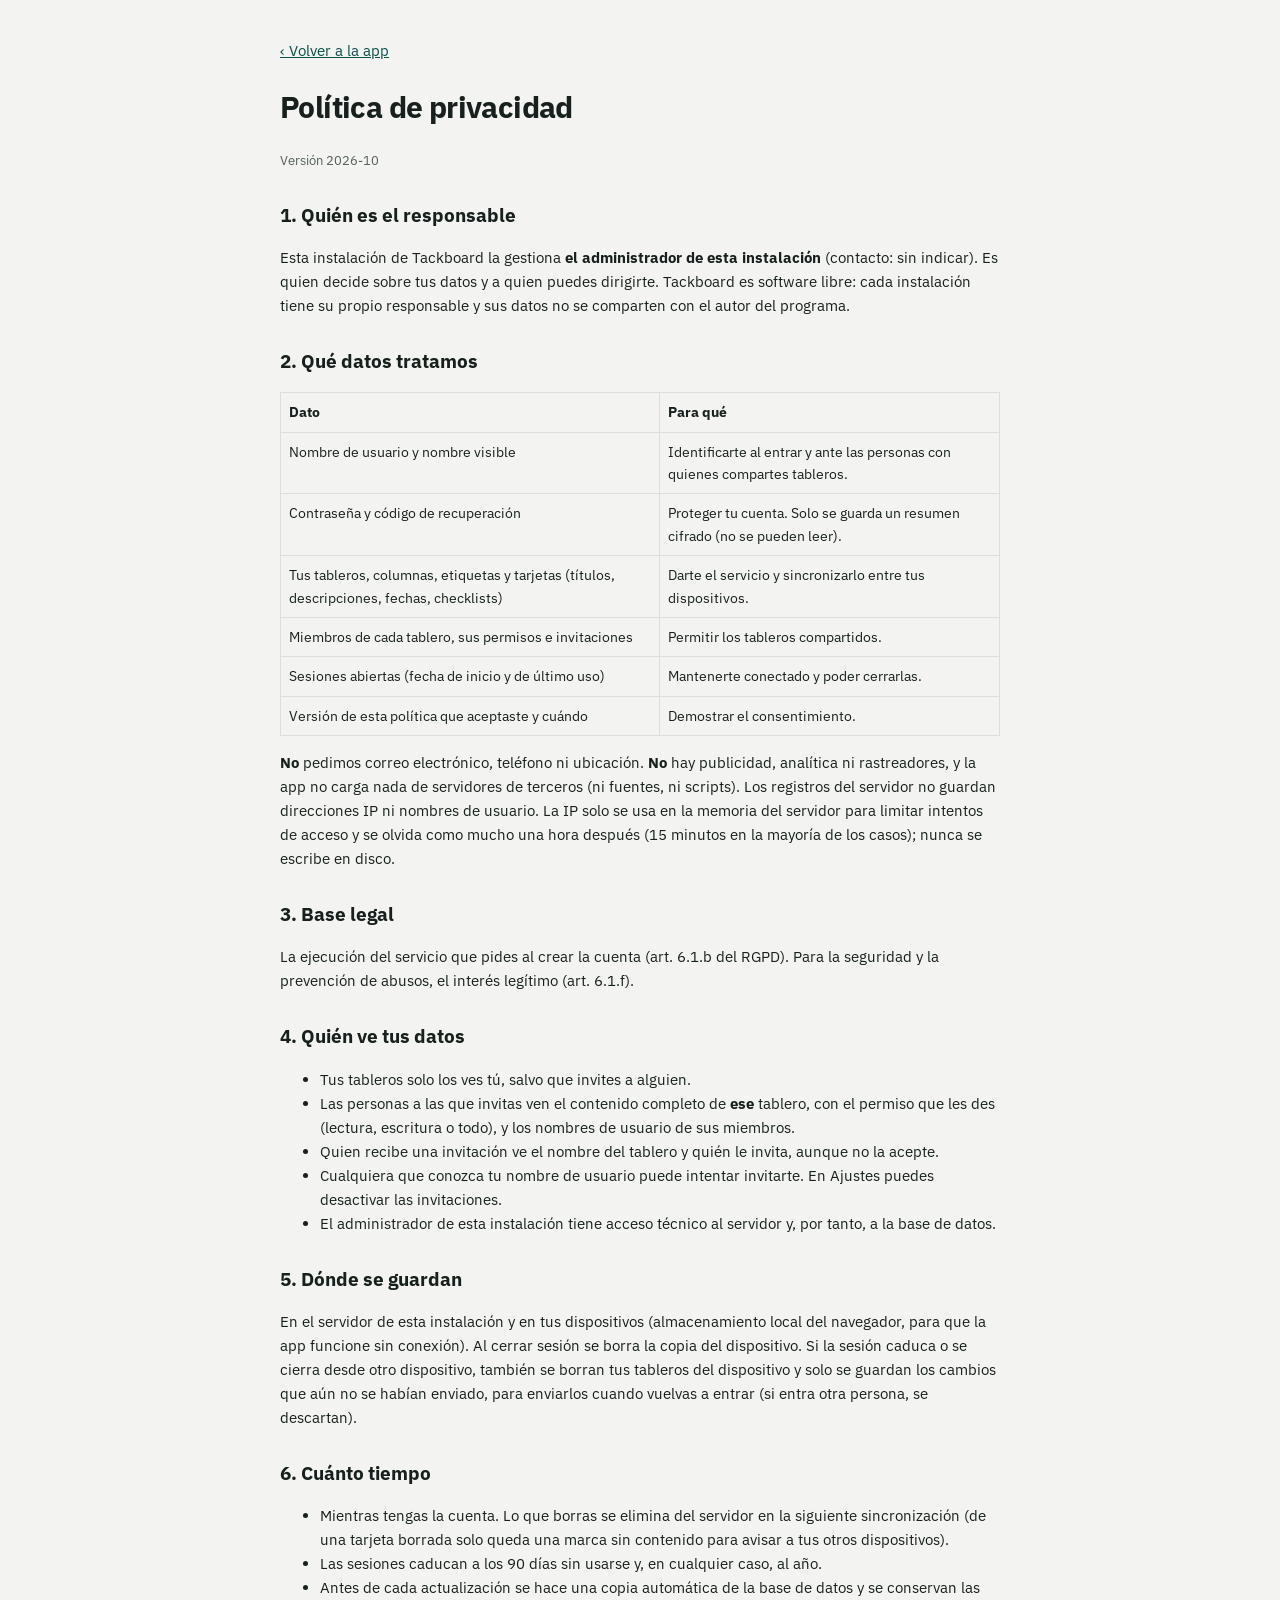
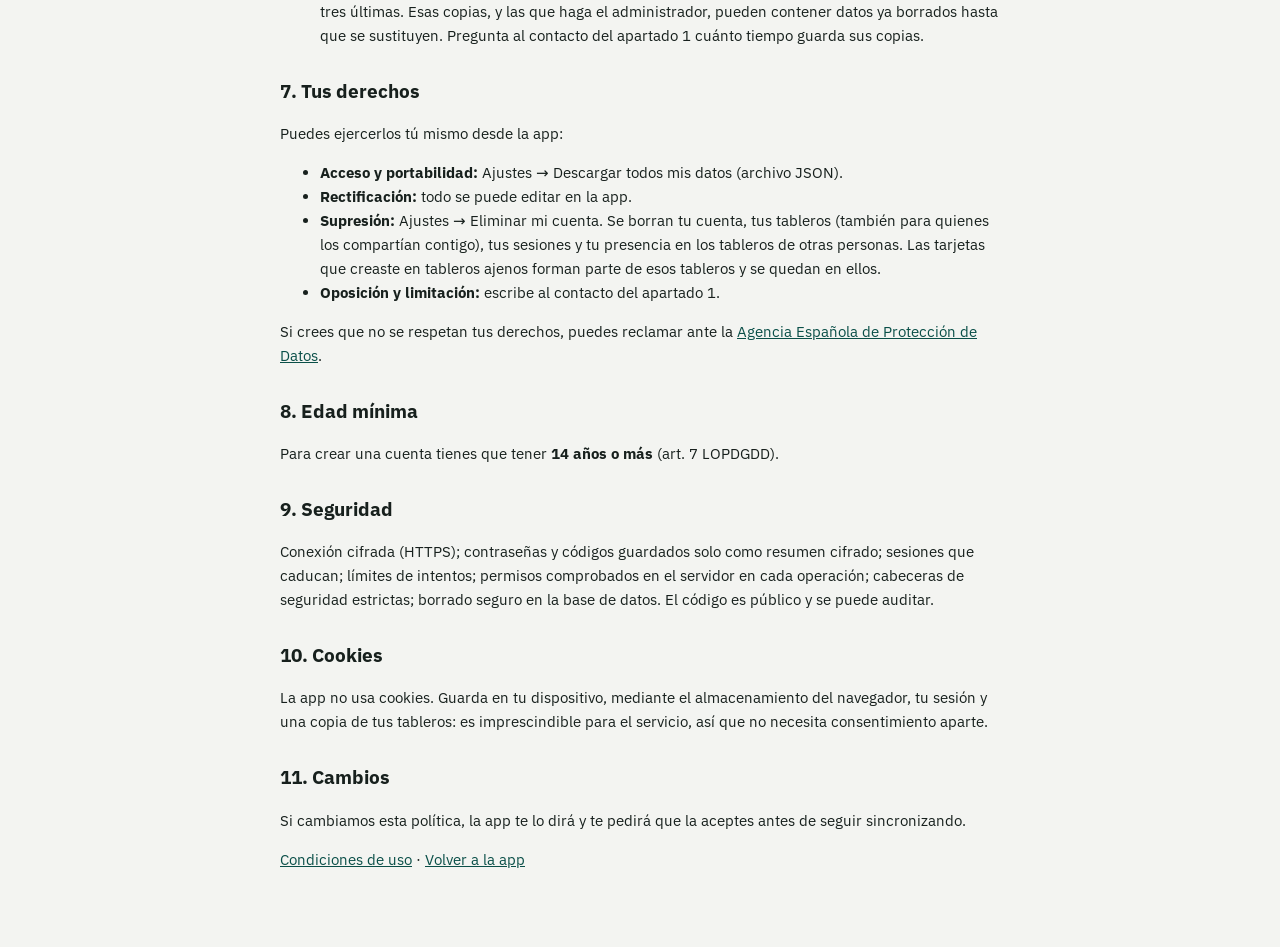
==== app/privacy.html @ 6d3442a7 "Tackboard 1.0.0: tableros Kanban, calendario y tableros compartidos Primera versión: tableros con co" ====
<!doctype html>
<html lang="es">
<head>
  <meta charset="utf-8">
  <meta name="viewport" content="width=device-width, initial-scale=1">
  <meta name="referrer" content="no-referrer">
  <meta name="color-scheme" content="light dark">
  <title>Política de privacidad · Tackboard</title>
  <link rel="icon" href="icons/icon-192.png">
  <link rel="stylesheet" href="css/fonts.css">
  <link rel="stylesheet" href="css/app.css">
</head>
<body class="legal-page">
<main class="legal">
  <p><a href="./">‹ Volver a la app</a></p>
  <h1>Política de privacidad</h1>
  <p class="muted small">Versión <span data-legal="policyVersion">2026-10</span></p>

  <h2>1. Quién es el responsable</h2>
  <p>Esta instalación de Tackboard la gestiona <b data-legal="operator">el administrador de esta instalación</b>
  (contacto: <span data-legal="contact">sin indicar</span>). Es quien decide sobre tus datos y a quien puedes dirigirte.
  Tackboard es software libre: cada instalación tiene su propio responsable y sus datos no se comparten con el autor del programa.</p>

  <h2>2. Qué datos tratamos</h2>
  <table>
    <tr><th>Dato</th><th>Para qué</th></tr>
    <tr><td>Nombre de usuario y nombre visible</td><td>Identificarte al entrar y ante las personas con quienes compartes tableros.</td></tr>
    <tr><td>Contraseña y código de recuperación</td><td>Proteger tu cuenta. Solo se guarda un resumen cifrado (no se pueden leer).</td></tr>
    <tr><td>Tus tableros, columnas, etiquetas y tarjetas (títulos, descripciones, fechas, checklists)</td><td>Darte el servicio y sincronizarlo entre tus dispositivos.</td></tr>
    <tr><td>Miembros de cada tablero, sus permisos e invitaciones</td><td>Permitir los tableros compartidos.</td></tr>
    <tr><td>Sesiones abiertas (fecha de inicio y de último uso)</td><td>Mantenerte conectado y poder cerrarlas.</td></tr>
    <tr><td>Versión de esta política que aceptaste y cuándo</td><td>Demostrar el consentimiento.</td></tr>
  </table>
  <p><b>No</b> pedimos correo electrónico, teléfono ni ubicación. <b>No</b> hay publicidad, analítica ni rastreadores, y
  la app no carga nada de servidores de terceros (ni fuentes, ni scripts). Los registros del servidor no guardan
  direcciones IP ni nombres de usuario. La IP solo se usa en la memoria del servidor para limitar intentos de acceso
  y se olvida como mucho una hora después (15 minutos en la mayoría de los casos); nunca se escribe en disco.</p>

  <h2>3. Base legal</h2>
  <p>La ejecución del servicio que pides al crear la cuenta (art. 6.1.b del RGPD). Para la seguridad y la prevención
  de abusos, el interés legítimo (art. 6.1.f).</p>

  <h2>4. Quién ve tus datos</h2>
  <ul>
    <li>Tus tableros solo los ves tú, salvo que invites a alguien.</li>
    <li>Las personas a las que invitas ven el contenido completo de <b>ese</b> tablero, con el permiso que les des
      (lectura, escritura o todo), y los nombres de usuario de sus miembros.</li>
    <li>Quien recibe una invitación ve el nombre del tablero y quién le invita, aunque no la acepte.</li>
    <li>Cualquiera que conozca tu nombre de usuario puede intentar invitarte. En Ajustes puedes desactivar las invitaciones.</li>
    <li>El administrador de esta instalación tiene acceso técnico al servidor y, por tanto, a la base de datos.</li>
  </ul>

  <h2>5. Dónde se guardan</h2>
  <p>En el servidor de esta instalación y en tus dispositivos (almacenamiento local del navegador, para que la app funcione sin conexión).
  Al cerrar sesión se borra la copia del dispositivo. Si la sesión caduca o se cierra desde otro dispositivo, también se borran
  tus tableros del dispositivo y solo se guardan los cambios que aún no se habían enviado, para enviarlos cuando vuelvas a entrar
  (si entra otra persona, se descartan).</p>

  <h2>6. Cuánto tiempo</h2>
  <ul>
    <li>Mientras tengas la cuenta. Lo que borras se elimina del servidor en la siguiente sincronización
      (de una tarjeta borrada solo queda una marca sin contenido para avisar a tus otros dispositivos).</li>
    <li>Las sesiones caducan a los 90 días sin usarse y, en cualquier caso, al año.</li>
    <li>Antes de cada actualización se hace una copia automática de la base de datos y se conservan las tres últimas.
      Esas copias, y las que haga el administrador, pueden contener datos ya borrados hasta que se sustituyen.
      Pregunta al contacto del apartado 1 cuánto tiempo guarda sus copias.</li>
  </ul>

  <h2>7. Tus derechos</h2>
  <p>Puedes ejercerlos tú mismo desde la app:</p>
  <ul>
    <li><b>Acceso y portabilidad:</b> Ajustes → Descargar todos mis datos (archivo JSON).</li>
    <li><b>Rectificación:</b> todo se puede editar en la app.</li>
    <li><b>Supresión:</b> Ajustes → Eliminar mi cuenta. Se borran tu cuenta, tus tableros (también para quienes los compartían contigo),
      tus sesiones y tu presencia en los tableros de otras personas. Las tarjetas que creaste en tableros ajenos forman parte de esos tableros y se quedan en ellos.</li>
    <li><b>Oposición y limitación:</b> escribe al contacto del apartado 1.</li>
  </ul>
  <p>Si crees que no se respetan tus derechos, puedes reclamar ante la
  <a href="https://www.aepd.es" target="_blank" rel="noopener noreferrer">Agencia Española de Protección de Datos</a>.</p>

  <h2>8. Edad mínima</h2>
  <p>Para crear una cuenta tienes que tener <b>14 años o más</b> (art. 7 LOPDGDD).</p>

  <h2>9. Seguridad</h2>
  <p>Conexión cifrada (HTTPS); contraseñas y códigos guardados solo como resumen cifrado; sesiones que caducan; límites de intentos;
  permisos comprobados en el servidor en cada operación; cabeceras de seguridad estrictas; borrado seguro en la base de datos.
  El código es público y se puede auditar.</p>

  <h2>10. Cookies</h2>
  <p>La app no usa cookies. Guarda en tu dispositivo, mediante el almacenamiento del navegador, tu sesión y una copia de tus tableros:
  es imprescindible para el servicio, así que no necesita consentimiento aparte.</p>

  <h2>11. Cambios</h2>
  <p>Si cambiamos esta política, la app te lo dirá y te pedirá que la aceptes antes de seguir sincronizando.</p>

  <p><a href="terms.html">Condiciones de uso</a> · <a href="./">Volver a la app</a></p>
</main>
<script src="js/legal.js"></script>
</body>
</html>
---- app/css/fonts.css ----
/* IBM Plex (SIL Open Font License 1.1, ver fonts/OFL.txt). Alojadas en la propia app: sin peticiones a terceros. */
@font-face { font-family: 'IBM Plex Sans'; font-style: normal; font-display: swap; font-weight: 400;
  src: url(../fonts/ibm-plex-sans-latin-400-normal.woff2) format('woff2');
  unicode-range: U+0000-00FF, U+0131, U+0152-0153, U+02BB-02BC, U+02C6, U+02DA, U+02DC, U+0304, U+0308, U+0329, U+2000-206F, U+20AC, U+2122, U+2191, U+2193, U+2212, U+2215, U+FEFF, U+FFFD; }
@font-face { font-family: 'IBM Plex Sans'; font-style: normal; font-display: swap; font-weight: 400;
  src: url(../fonts/ibm-plex-sans-latin-ext-400-normal.woff2) format('woff2');
  unicode-range: U+0100-02BA, U+02BD-02C5, U+02C7-02CC, U+02CE-02D7, U+02DD-02FF, U+1D00-1DBF, U+1E00-1E9F, U+1EF2-1EFF, U+2020, U+20A0-20AB, U+20AD-20C0, U+2113, U+2C60-2C7F, U+A720-A7FF; }
@font-face { font-family: 'IBM Plex Sans'; font-style: normal; font-display: swap; font-weight: 500;
  src: url(../fonts/ibm-plex-sans-latin-500-normal.woff2) format('woff2');
  unicode-range: U+0000-00FF, U+0131, U+0152-0153, U+02BB-02BC, U+02C6, U+02DA, U+02DC, U+0304, U+0308, U+0329, U+2000-206F, U+20AC, U+2122, U+2191, U+2193, U+2212, U+2215, U+FEFF, U+FFFD; }
@font-face { font-family: 'IBM Plex Sans'; font-style: normal; font-display: swap; font-weight: 500;
  src: url(../fonts/ibm-plex-sans-latin-ext-500-normal.woff2) format('woff2');
  unicode-range: U+0100-02BA, U+02BD-02C5, U+02C7-02CC, U+02CE-02D7, U+02DD-02FF, U+1D00-1DBF, U+1E00-1E9F, U+1EF2-1EFF, U+2020, U+20A0-20AB, U+20AD-20C0, U+2113, U+2C60-2C7F, U+A720-A7FF; }
@font-face { font-family: 'IBM Plex Sans'; font-style: normal; font-display: swap; font-weight: 600;
  src: url(../fonts/ibm-plex-sans-latin-600-normal.woff2) format('woff2');
  unicode-range: U+0000-00FF, U+0131, U+0152-0153, U+02BB-02BC, U+02C6, U+02DA, U+02DC, U+0304, U+0308, U+0329, U+2000-206F, U+20AC, U+2122, U+2191, U+2193, U+2212, U+2215, U+FEFF, U+FFFD; }
@font-face { font-family: 'IBM Plex Sans'; font-style: normal; font-display: swap; font-weight: 600;
  src: url(../fonts/ibm-plex-sans-latin-ext-600-normal.woff2) format('woff2');
  unicode-range: U+0100-02BA, U+02BD-02C5, U+02C7-02CC, U+02CE-02D7, U+02DD-02FF, U+1D00-1DBF, U+1E00-1E9F, U+1EF2-1EFF, U+2020, U+20A0-20AB, U+20AD-20C0, U+2113, U+2C60-2C7F, U+A720-A7FF; }
@font-face { font-family: 'IBM Plex Sans'; font-style: normal; font-display: swap; font-weight: 700;
  src: url(../fonts/ibm-plex-sans-latin-700-normal.woff2) format('woff2');
  unicode-range: U+0000-00FF, U+0131, U+0152-0153, U+02BB-02BC, U+02C6, U+02DA, U+02DC, U+0304, U+0308, U+0329, U+2000-206F, U+20AC, U+2122, U+2191, U+2193, U+2212, U+2215, U+FEFF, U+FFFD; }
@font-face { font-family: 'IBM Plex Sans'; font-style: normal; font-display: swap; font-weight: 700;
  src: url(../fonts/ibm-plex-sans-latin-ext-700-normal.woff2) format('woff2');
  unicode-range: U+0100-02BA, U+02BD-02C5, U+02C7-02CC, U+02CE-02D7, U+02DD-02FF, U+1D00-1DBF, U+1E00-1E9F, U+1EF2-1EFF, U+2020, U+20A0-20AB, U+20AD-20C0, U+2113, U+2C60-2C7F, U+A720-A7FF; }
@font-face { font-family: 'IBM Plex Mono'; font-style: normal; font-display: swap; font-weight: 500;
  src: url(../fonts/ibm-plex-mono-latin-500-normal.woff2) format('woff2');
  unicode-range: U+0000-00FF, U+0131, U+0152-0153, U+02BB-02BC, U+02C6, U+02DA, U+02DC, U+0304, U+0308, U+0329, U+2000-206F, U+20AC, U+2122, U+2191, U+2193, U+2212, U+2215, U+FEFF, U+FFFD; }
@font-face { font-family: 'IBM Plex Mono'; font-style: normal; font-display: swap; font-weight: 500;
  src: url(../fonts/ibm-plex-mono-latin-ext-500-normal.woff2) format('woff2');
  unicode-range: U+0100-02BA, U+02BD-02C5, U+02C7-02CC, U+02CE-02D7, U+02DD-02FF, U+1D00-1DBF, U+1E00-1E9F, U+1EF2-1EFF, U+2020, U+20A0-20AB, U+20AD-20C0, U+2113, U+2C60-2C7F, U+A720-A7FF; }
---- app/css/app.css ----
/* Tackboard */
:root {
  --bg: #F3F4F1;
  --surface: #FFFFFF;
  --surface-2: #E9ECE8;
  --ink: #17201D;
  --muted: #55605B;
  --faint: #9AA59F;
  --line: #DADFDA;
  --line-soft: #ECEFEC;
  --accent: #0E6B62;
  --accent-ink: #FFFFFF;
  --accent-soft: #DDEFEB;
  --accent-text: #0A4F48;
  --danger: #B4400B;
  --danger-text: #8A3108;
  --danger-soft: #FBE6DA;
  --danger-line: #F0C9B3;
  --warn-text: #7A4D00;
  --warn-soft: #F7EBD3;
  --dark: #17201D;
  --dark-ink: #FFFFFF;
  --shadow: 0 10px 30px rgba(23, 32, 29, .18);
  --radius: 14px;
  --font: 'IBM Plex Sans', system-ui, -apple-system, 'Segoe UI', sans-serif;
  --mono: 'IBM Plex Mono', ui-monospace, 'SF Mono', Menlo, monospace;
  --tabbar-h: calc(64px + env(safe-area-inset-bottom));
  color-scheme: light;
}
:root[data-theme="dark"] {
  --bg: #121816;
  --surface: #1B2421;
  --surface-2: #222D29;
  --ink: #E8EEEB;
  --muted: #A3B0AA;
  --faint: #6E7B75;
  --line: #2F3B37;
  --line-soft: #26302D;
  --accent: #5CC0B1;
  --accent-ink: #0B2A26;
  --accent-soft: #1D3A35;
  --accent-text: #8FDCD0;
  --danger: #F08A5D;
  --danger-text: #F4A27D;
  --danger-soft: #3A2219;
  --danger-line: #5A3324;
  --warn-text: #E8B864;
  --warn-soft: #362A15;
  --dark: #E8EEEB;
  --dark-ink: #121816;
  --shadow: 0 10px 30px rgba(0, 0, 0, .5);
  color-scheme: dark;
}

* { box-sizing: border-box; }
html { -webkit-text-size-adjust: 100%; }
body {
  margin: 0;
  background: var(--bg);
  color: var(--ink);
  font: 15px/1.4 var(--font);
  -webkit-font-smoothing: antialiased;
  overscroll-behavior-y: none;
}
button, input, select, textarea { font: inherit; color: inherit; }
button { cursor: pointer; }
a { color: var(--accent-text); }
:focus-visible { outline: 2px solid var(--accent); outline-offset: 2px; }
.mono { font-family: var(--mono); font-weight: 500; }
.muted { color: var(--muted); }
.small { font-size: 13px; }
.hidden { display: none !important; }
.sr { position: absolute; width: 1px; height: 1px; overflow: hidden; clip: rect(0 0 0 0); white-space: nowrap; }
.noscript { padding: 24px; }
svg.i { width: 22px; height: 22px; flex: none; fill: none; stroke: currentColor; stroke-width: 1.8; stroke-linecap: round; stroke-linejoin: round; }
svg.i.s { width: 18px; height: 18px; }

/* ---------- Estructura ---------- */
.app { min-height: 100dvh; }
.main { padding-bottom: calc(var(--tabbar-h) + 16px); min-height: 100dvh; outline: none; }
.sidebar { display: none; }
.tabbar {
  position: fixed; left: 0; right: 0; bottom: 0; z-index: 20;
  height: var(--tabbar-h); padding: 6px 4px env(safe-area-inset-bottom);
  background: var(--surface); border-top: 1px solid var(--line);
  display: flex; justify-content: space-around;
}
.tab {
  position: relative; min-width: 64px; min-height: 48px; border: 0; background: none; text-decoration: none;
  display: flex; flex-direction: column; align-items: center; gap: 2px;
  font-size: 11px; color: var(--muted);
}
.tab[aria-current="page"] { color: var(--accent); font-weight: 600; }
.badge {
  min-width: 18px; height: 18px; padding: 0 5px; border-radius: 9px; background: var(--danger); color: #fff;
  font-size: 11px; font-weight: 700; display: inline-flex; align-items: center; justify-content: center;
}
.tab .badge { position: absolute; top: 0; right: 10px; }
.auth-page .tabbar, .auth-page .sidebar { display: none !important; }
.auth-page .main { padding-bottom: 24px; }

.page-head { padding: calc(18px + env(safe-area-inset-top)) 20px 10px; display: flex; justify-content: space-between; align-items: flex-end; gap: 12px; }
.page-head h1 { margin: 0; font-size: 32px; font-weight: 700; letter-spacing: -0.02em; line-height: 1.1; }
.eyebrow { font-family: var(--mono); font-size: 12px; color: var(--muted); letter-spacing: .04em; text-transform: uppercase; }
.section { padding: 0 20px; }
.section-title { margin: 18px 0 8px; font-size: 12px; font-weight: 600; letter-spacing: .06em; text-transform: uppercase; color: var(--muted); }
.section-title.danger { color: var(--danger-text); }
.section-title.accent { color: var(--accent-text); }

/* ---------- Botones y controles ---------- */
.btn {
  min-height: 44px; padding: 0 16px; border-radius: 12px; border: 1px solid var(--line); background: var(--surface);
  display: inline-flex; align-items: center; justify-content: center; gap: 8px; font-size: 15px; font-weight: 500; text-decoration: none; color: var(--ink);
}
.btn.primary { background: var(--accent); border-color: var(--accent); color: var(--accent-ink); font-weight: 600; }
.btn.dark { background: var(--dark); border-color: var(--dark); color: var(--dark-ink); font-weight: 600; }
.btn.danger { color: var(--danger-text); border-color: var(--danger-line); }
.btn.ghost { border-color: transparent; background: transparent; }
.btn.block { width: 100%; }
.btn.sm { min-height: 36px; padding: 0 12px; font-size: 14px; border-radius: 10px; }
.btn:disabled { opacity: .5; cursor: default; }
.icon-btn {
  width: 44px; height: 44px; border-radius: 22px; border: 1px solid var(--line); background: var(--surface);
  display: inline-flex; align-items: center; justify-content: center; color: var(--ink); flex: none;
}
.icon-btn.plain { border-color: transparent; background: transparent; }
.chip {
  display: inline-flex; align-items: center; gap: 6px; padding: 5px 10px; border-radius: 999px;
  font-size: 13px; border: 1px solid var(--line); background: var(--surface); color: var(--muted); white-space: nowrap;
}
.chip.danger { background: var(--danger-soft); border-color: transparent; color: var(--danger-text); font-weight: 600; }
.chip.accent { background: var(--accent-soft); border-color: transparent; color: var(--accent-text); font-weight: 600; }
button.chip[aria-pressed="true"] { background: var(--dark); color: var(--dark-ink); border-color: var(--dark); }
.chips { display: flex; flex-wrap: wrap; gap: 8px; }

.field { display: flex; flex-direction: column; gap: 6px; margin-bottom: 14px; }
.field > label, .field > .label { font-size: 13px; font-weight: 600; }
.input, .select, .textarea {
  width: 100%; min-height: 46px; padding: 10px 12px; border-radius: 12px; border: 1px solid var(--line);
  background: var(--surface); font-size: 16px;
}
.textarea { min-height: 96px; resize: vertical; line-height: 1.45; }
.row { display: flex; gap: 10px; align-items: center; }
.row > .grow { flex: 1; min-width: 0; }
.hint { font-size: 12px; color: var(--muted); }
.error-text { font-size: 13px; color: var(--danger-text); }

.switch { position: relative; width: 50px; height: 30px; flex: none; }
.switch input { position: absolute; opacity: 0; inset: 0; margin: 0; cursor: pointer; }
.switch span { position: absolute; inset: 0; border-radius: 15px; background: var(--line); transition: background .15s; pointer-events: none; }
.switch span::after { content: ""; position: absolute; left: 3px; top: 3px; width: 24px; height: 24px; border-radius: 12px; background: #fff; transition: transform .15s; box-shadow: 0 1px 2px rgba(0,0,0,.2); }
.switch input:checked + span { background: var(--accent); }
.switch input:checked + span::after { transform: translateX(20px); }
.switch input:focus-visible + span { outline: 2px solid var(--accent); outline-offset: 2px; }

.list { background: var(--surface); border: 1px solid var(--line); border-radius: var(--radius); overflow: hidden; }
.list-row { min-height: 50px; padding: 10px 14px; display: flex; align-items: center; gap: 12px; border-bottom: 1px solid var(--line-soft); }
.list-row:last-child { border-bottom: 0; }
.list-row .grow { flex: 1; min-width: 0; }
button.list-row, a.list-row { width: 100%; border-left: 0; border-right: 0; border-top: 0; background: none; text-align: left; text-decoration: none; color: inherit; }
.empty { padding: 28px 20px; text-align: center; color: var(--muted); }
.empty strong { display: block; color: var(--ink); font-size: 16px; margin-bottom: 4px; }

.dot { width: 8px; height: 8px; border-radius: 4px; background: var(--c, var(--accent)); flex: none; display: inline-block; }
.sq { width: 12px; height: 12px; border-radius: 4px; background: var(--c, var(--accent)); flex: none; display: inline-block; }
.avatar { width: 36px; height: 36px; border-radius: 18px; background: var(--c, var(--accent)); color: #fff; font-weight: 600; display: inline-flex; align-items: center; justify-content: center; flex: none; text-transform: uppercase; }
.avatar.pending { background: transparent; border: 2px dashed var(--faint); }

/* ---------- Tarjeta en lista (Hoy, calendario) ---------- */
.task {
  width: 100%; text-align: left; background: var(--surface); border: 1px solid var(--line); border-radius: var(--radius);
  padding: 12px 14px; display: flex; gap: 12px; align-items: flex-start; color: inherit;
}
.task.overdue { border-color: var(--danger-line); }
.task + .task { margin-top: 10px; }
.check {
  width: 26px; height: 26px; border-radius: 13px; border: 2px solid var(--faint); background: transparent; flex: none; margin-top: -1px;
  display: inline-flex; align-items: center; justify-content: center; color: transparent; padding: 0;
}
.task.overdue .check { border-color: var(--danger); }
.check[aria-checked="true"] { background: var(--accent); border-color: var(--accent); color: var(--accent-ink); }
.task-body { flex: 1; min-width: 0; display: flex; flex-direction: column; gap: 5px; border: 0; background: none; padding: 0; text-align: left; }
.task-title { font-size: 15px; font-weight: 600; overflow-wrap: anywhere; }
.task.done .task-title { text-decoration: line-through; color: var(--muted); }
.meta { display: flex; flex-wrap: wrap; gap: 6px 10px; align-items: center; font-size: 12px; color: var(--muted); }
.meta .when { font-family: var(--mono); color: var(--ink); }
.meta .late { color: var(--danger-text); font-weight: 600; font-family: var(--font); }
.meta .tag { display: inline-flex; align-items: center; gap: 5px; }
.progress { height: 4px; border-radius: 2px; background: var(--line-soft); overflow: hidden; }
.progress > i { display: block; height: 100%; width: var(--p, 0%); background: var(--c, var(--accent)); border-radius: 2px; }
.summary-chips { padding: 0 20px 6px; }

.fab {
  position: fixed; right: 16px; bottom: calc(var(--tabbar-h) + 14px); z-index: 15;
  width: 60px; height: 56px; border-radius: 16px; border: 0; background: var(--accent); color: var(--accent-ink);
  display: flex; align-items: center; justify-content: center; box-shadow: var(--shadow);
}
.sync-dot { width: 10px; height: 10px; border-radius: 5px; background: var(--faint); display: inline-block; }
.sync-dot.ok { background: var(--accent); }
.sync-dot.pending { background: #D58A00; }
.sync-dot.error { background: var(--danger); }

/* ---------- Tablero ---------- */
.board-head { padding: calc(14px + env(safe-area-inset-top)) 16px 8px 20px; display: flex; flex-direction: column; gap: 10px; }
.board-head .top { display: flex; justify-content: space-between; align-items: center; gap: 10px; }
.board-switch { display: flex; align-items: center; gap: 8px; border: 0; background: none; padding: 0; min-height: 44px; min-width: 0; color: inherit; }
.board-switch h1 { margin: 0; font-size: 26px; font-weight: 700; letter-spacing: -0.02em; white-space: nowrap; overflow: hidden; text-overflow: ellipsis; }
.members-btn { display: flex; align-items: center; border: 0; background: none; padding: 0 4px; min-height: 44px; }
.members-btn .avatar { width: 30px; height: 30px; font-size: 12px; border: 2px solid var(--bg); margin-left: -8px; }
.members-btn .avatar:first-child { margin-left: 0; }
.members-btn .avatar.add { background: var(--surface-2); color: var(--ink); border: 2px dashed var(--faint); font-size: 16px; }
.toolbar { display: flex; gap: 8px; flex-wrap: wrap; align-items: center; }
.seg { display: inline-flex; background: var(--surface-2); border-radius: 10px; padding: 3px; }
.seg button, .seg a { border: 0; background: none; padding: 6px 12px; border-radius: 8px; font-size: 13px; color: var(--muted); text-decoration: none; min-height: 32px; }
.seg [aria-pressed="true"], .seg [aria-current="page"] { background: var(--surface); color: var(--ink); font-weight: 600; box-shadow: 0 1px 2px rgba(0,0,0,.08); }
.role-note { font-size: 12px; color: var(--muted); }

.columns {
  display: flex; gap: 12px; padding: 4px 20px 20px; overflow-x: auto; overscroll-behavior-x: contain;
  scroll-snap-type: x mandatory; scroll-padding: 0 20px; align-items: flex-start; -webkit-overflow-scrolling: touch;
}
.column {
  flex: none; width: min(86vw, 320px); scroll-snap-align: start; display: flex; flex-direction: column; gap: 10px;
  background: var(--surface-2); border-radius: 16px; padding: 10px; max-height: calc(100dvh - var(--tabbar-h) - 170px);
}
.column-head { display: flex; justify-content: space-between; align-items: center; gap: 8px; padding: 2px 2px 0 6px; min-height: 36px; }
.column-head .name { font-size: 14px; font-weight: 700; overflow-wrap: anywhere; }
.column-head .count { font-weight: 400; color: var(--muted); }
.wip { font-family: var(--mono); font-size: 12px; padding: 2px 7px; border-radius: 6px; background: var(--accent-soft); color: var(--accent-text); }
.wip.over { background: var(--danger-soft); color: var(--danger-text); }
.column.over { box-shadow: inset 0 0 0 2px var(--danger-line); }
.cards { display: flex; flex-direction: column; gap: 8px; overflow-y: auto; min-height: 12px; padding: 2px; margin: -2px; }
.card {
  background: var(--surface); border: 1px solid var(--line); border-radius: 12px; padding: 11px 12px;
  display: flex; flex-direction: column; gap: 7px; text-align: left; width: 100%; color: inherit;
  user-select: none; -webkit-user-select: none; -webkit-touch-callout: none; touch-action: manipulation;
}
.card.overdue { border-color: var(--danger-line); }
.card .t { font-size: 15px; font-weight: 600; overflow-wrap: anywhere; }
.card.is-done .t { text-decoration: line-through; color: var(--muted); }
.labels { display: flex; flex-wrap: wrap; gap: 5px; }
.lbl { font-size: 11px; font-weight: 600; padding: 2px 7px; border-radius: 5px; color: var(--c, var(--accent)); background: color-mix(in srgb, var(--c, var(--accent)) 14%, var(--surface)); }
.prio-high { color: var(--danger-text); background: var(--danger-soft); }
.prio-medium { color: var(--warn-text); background: var(--warn-soft); }
.prio-low { color: var(--muted); background: var(--surface-2); }
.add-card { min-height: 44px; border: 1.5px dashed var(--faint); border-radius: 12px; background: transparent; color: var(--muted); font-size: 14px; }
.add-col { flex: none; width: min(86vw, 280px); scroll-snap-align: start; min-height: 52px; border: 1.5px dashed var(--faint); border-radius: 16px; background: transparent; color: var(--muted); }
.quick-add { display: flex; flex-direction: column; gap: 8px; }
.quick-add textarea { min-height: 64px; }
.drag-hint { padding: 0 20px; font-size: 12px; color: var(--muted); }

/* Arrastrar */
.dragging-src { opacity: .35; }
.drag-ghost {
  position: fixed; left: 0; top: 0; z-index: 100; pointer-events: none; box-shadow: var(--shadow);
  transform-origin: 30px 20px; opacity: .96; will-change: transform;
}
.drop-marker { height: 4px; border-radius: 2px; background: var(--accent); margin: -2px 0; flex: none; }
.drop-day { outline: 2px solid var(--accent); outline-offset: -2px; background: var(--accent-soft) !important; }
body.is-dragging, body.is-dragging * { cursor: grabbing !important; user-select: none !important; -webkit-user-select: none !important; }

/* ---------- Calendario ---------- */
.cal-wrap { padding: 0 12px; }
.cal { background: var(--surface); border: 1px solid var(--line); border-radius: 16px; padding: 10px 6px; }
.cal-dows, .cal-grid { display: grid; grid-template-columns: repeat(7, minmax(0, 1fr)); }
.cal-dows { text-align: center; font-size: 11px; color: var(--muted); font-weight: 600; padding-bottom: 6px; }
.cal-grid { row-gap: 2px; }
.day {
  min-height: 48px; border: 0; background: none; border-radius: 10px; padding: 4px 2px; display: flex; flex-direction: column;
  align-items: center; gap: 4px; font-family: var(--mono); font-size: 14px; color: var(--ink); min-width: 0;
}
.day.out { color: var(--faint); }
.day .n { width: 30px; height: 30px; border-radius: 15px; display: inline-flex; align-items: center; justify-content: center; }
.day.today .n { background: var(--accent); color: var(--accent-ink); }
.day.sel .n { box-shadow: 0 0 0 2px var(--ink); }
.day .dots { display: flex; gap: 2px; flex-wrap: wrap; justify-content: center; max-width: 40px; }
.day .dots .dot { width: 6px; height: 6px; }
.day .chipsx { display: none; }
.week-day { background: var(--surface); border: 1px solid var(--line); border-radius: 14px; padding: 10px 12px; margin-bottom: 8px; min-height: 56px; }
.week-day.today { border-color: var(--accent); }
.week-day h3 { margin: 0 0 6px; font-size: 13px; font-weight: 600; display: flex; justify-content: space-between; color: var(--muted); }
.week-day.today h3 { color: var(--accent-text); }
.mini { display: flex; gap: 10px; align-items: center; padding: 8px 10px; border-radius: 10px; background: var(--surface); border: 1px solid var(--line); width: 100%; text-align: left; color: inherit; font-size: 14px; user-select: none; -webkit-user-select: none; -webkit-touch-callout: none; }
.week-day .mini { background: var(--bg); border-color: transparent; }
.mini + .mini { margin-top: 6px; }
.mini .when { font-family: var(--mono); font-size: 12px; color: var(--muted); width: 44px; flex: none; }
.mini .tt { flex: 1; min-width: 0; overflow: hidden; text-overflow: ellipsis; white-space: nowrap; }
.mini.is-done .tt { text-decoration: line-through; color: var(--muted); }
.mini.overdue .when { color: var(--danger-text); }
.cal-filter { display: flex; gap: 8px; overflow-x: auto; padding: 0 20px 10px; }

/* ---------- Hojas (modales) ---------- */
.sheet-backdrop { position: fixed; inset: 0; z-index: 50; background: rgba(10, 16, 14, .45); display: flex; align-items: flex-end; justify-content: center; animation: fade .15s ease-out; }
.sheet {
  width: 100%; max-height: calc(100dvh - 24px - env(safe-area-inset-top)); overflow-y: auto; overscroll-behavior: contain;
  background: var(--surface); border-radius: 20px 20px 0 0; padding: 8px 20px calc(24px + env(safe-area-inset-bottom));
  animation: up .2s ease-out;
}
.sheet-grip { width: 40px; height: 5px; border-radius: 3px; background: var(--line); margin: 4px auto 10px; }
.sheet-head { display: flex; justify-content: space-between; align-items: center; gap: 8px; margin-bottom: 10px; }
.sheet-head h2 { margin: 0; font-size: 20px; font-weight: 700; }
.sheet .title-input { border: 0; padding: 0; font-size: 22px; font-weight: 700; line-height: 1.25; min-height: 0; background: transparent; resize: none; width: 100%; overflow: hidden; }
.sheet .title-input:focus { outline: none; box-shadow: inset 0 -2px 0 var(--accent); }
.props { border: 1px solid var(--line); border-radius: 14px; margin: 14px 0; }
.prop { display: flex; align-items: center; gap: 10px; padding: 8px 14px; min-height: 52px; border-bottom: 1px solid var(--line-soft); }
.prop:last-child { border-bottom: 0; }
.prop > .k { width: 92px; flex: none; font-size: 14px; color: var(--muted); }
.prop > .v { flex: 1; min-width: 0; display: flex; gap: 8px; align-items: center; flex-wrap: wrap; }
.prop .input, .prop .select { min-height: 38px; padding: 6px 10px; font-size: 15px; border-radius: 10px; }
.prop input[type="date"], .prop input[type="time"] { width: auto; flex: 1 1 130px; min-width: 0; }
.checklist-item { display: flex; align-items: center; gap: 10px; min-height: 40px; }
.checklist-item input[type="checkbox"] { width: 20px; height: 20px; accent-color: var(--accent); flex: none; }
.checklist-item .txt { flex: 1; min-width: 0; overflow-wrap: anywhere; }
.checklist-item.done .txt { text-decoration: line-through; color: var(--muted); }
.code-box { font-family: var(--mono); font-size: 22px; letter-spacing: .06em; text-align: center; padding: 16px; border-radius: 14px; background: var(--surface-2); user-select: all; -webkit-user-select: all; }
.callout { background: var(--surface-2); border-radius: 14px; padding: 12px 14px; font-size: 13px; line-height: 1.45; }
.callout.warn { background: var(--warn-soft); color: var(--warn-text); }
.perm-list { display: flex; flex-direction: column; gap: 6px; }
.color-picks { display: flex; gap: 8px; flex-wrap: wrap; }
.color-picks button { width: 36px; height: 36px; border-radius: 18px; border: 3px solid transparent; background: var(--c); padding: 0; }
.color-picks button[aria-pressed="true"] { border-color: var(--ink); }
.menu-list .list-row { cursor: pointer; }

.toast {
  position: fixed; left: 50%; bottom: calc(var(--tabbar-h) + 84px); transform: translate(-50%, 20px); z-index: 80;
  max-width: calc(100vw - 32px); padding: 12px 16px; border-radius: 12px; background: var(--dark); color: var(--dark-ink);
  font-size: 14px; opacity: 0; pointer-events: none; transition: opacity .2s, transform .2s; display: flex; gap: 12px; align-items: center;
}
.toast.show { opacity: 1; transform: translate(-50%, 0); pointer-events: auto; }
.toast button { border: 0; background: none; color: var(--accent); font-weight: 700; padding: 4px; filter: brightness(1.4); }

/* ---------- Entrada ---------- */
.auth { max-width: 420px; margin: 0 auto; padding: calc(40px + env(safe-area-inset-top)) 20px 40px; }
.brand { display: flex; align-items: center; gap: 12px; margin-bottom: 24px; }
.brand img { width: 52px; height: 52px; border-radius: 14px; }
.brand h1 { margin: 0; font-size: 30px; letter-spacing: -0.02em; }
.brand p { margin: 2px 0 0; color: var(--muted); font-size: 14px; }
.auth .seg { width: 100%; margin-bottom: 18px; }
.auth .seg button { flex: 1; }
.consent { display: flex; gap: 10px; align-items: flex-start; font-size: 14px; margin-bottom: 16px; }
.consent input { width: 20px; height: 20px; margin-top: 1px; accent-color: var(--accent); flex: none; }

/* ---------- Legales ---------- */
.legal-page main.legal { max-width: 760px; margin: 0 auto; padding: 24px 20px 60px; line-height: 1.6; }
.legal h1 { font-size: 30px; letter-spacing: -0.02em; }
.legal h2 { font-size: 19px; margin-top: 28px; }
.legal table { border-collapse: collapse; width: 100%; font-size: 14px; }
.legal th, .legal td { border: 1px solid var(--line); padding: 8px; text-align: left; vertical-align: top; }

@keyframes fade { from { opacity: 0; } }
@keyframes up { from { transform: translateY(30px); opacity: .6; } }
@media (prefers-reduced-motion: reduce) { * { animation: none !important; transition: none !important; } }

/* ---------- Escritorio ---------- */
@media (min-width: 1024px) {
  :root { --tabbar-h: 0px; }
  .app { display: grid; grid-template-columns: 252px minmax(0, 1fr); }
  .tabbar { display: none; }
  .sidebar {
    display: flex; flex-direction: column; gap: 20px; position: sticky; top: 0; height: 100dvh; overflow-y: auto;
    background: var(--surface); border-right: 1px solid var(--line); padding: 20px 14px;
  }
  .side-brand { display: flex; align-items: center; gap: 10px; padding: 0 8px; font-size: 20px; font-weight: 700; }
  .side-brand img { width: 30px; height: 30px; border-radius: 8px; }
  .side-nav { display: flex; flex-direction: column; gap: 2px; }
  .side-link { display: flex; align-items: center; gap: 10px; padding: 9px 10px; border-radius: 9px; color: var(--ink); text-decoration: none; font-size: 14px; border: 0; background: none; width: 100%; text-align: left; }
  .side-link:hover { background: var(--surface-2); }
  .side-link[aria-current="page"] { background: var(--accent-soft); color: var(--accent-text); font-weight: 600; }
  .side-link .grow { flex: 1; min-width: 0; overflow: hidden; text-overflow: ellipsis; white-space: nowrap; }
  .side-label { font-size: 11px; font-weight: 600; letter-spacing: .08em; color: var(--muted); padding: 0 10px 4px; text-transform: uppercase; }
  .side-foot { margin-top: auto; display: flex; align-items: center; gap: 8px; font-size: 12px; color: var(--muted); padding: 0 10px; }
  .main { padding-bottom: 32px; }
  .page-head { padding: 26px 32px 12px; }
  .section, .summary-chips, .drag-hint, .cal-filter { padding-left: 32px; padding-right: 32px; }
  .board-head { padding: 22px 32px 10px; }
  .columns { padding: 4px 32px 32px; scroll-snap-type: none; }
  .column { width: 290px; max-height: calc(100dvh - 150px); }
  .fab { right: 32px; bottom: 28px; }
  .today-wrap { max-width: 760px; }
  .cal-wrap { padding: 0 32px; }
  .cal { padding: 0; overflow: hidden; }
  .cal-dows { padding: 10px 0; border-bottom: 1px solid var(--line); }
  .cal-grid { row-gap: 0; }
  .day { min-height: 116px; border-radius: 0; border-right: 1px solid var(--line-soft); border-bottom: 1px solid var(--line-soft); align-items: stretch; padding: 6px; gap: 4px; }
  .day:nth-child(7n) { border-right: 0; }
  .day .n { width: 26px; height: 26px; border-radius: 13px; font-size: 13px; }
  .day .dots { display: none; }
  .day .chipsx { display: flex; flex-direction: column; gap: 3px; font-family: var(--font); }
  .day .chipsx .mini { padding: 3px 6px; font-size: 12px; border-radius: 6px; gap: 6px; background: var(--surface-2); border: 0; }
  .day .chipsx .mini + .mini { margin-top: 0; }
  .day .chipsx .more { font-size: 11px; color: var(--muted); text-align: left; padding-left: 4px; }
  .day.sel { background: var(--accent-soft); }
  .day.sel .n { box-shadow: none; }
  .cal-side { display: grid; grid-template-columns: minmax(0, 1fr) 320px; gap: 20px; align-items: start; }
  .sheet-backdrop { align-items: center; }
  .sheet { width: min(640px, calc(100vw - 48px)); border-radius: 20px; max-height: calc(100dvh - 64px); padding: 20px 28px 28px; }
  .sheet-grip { display: none; }
  .toast { bottom: 28px; }
}
@media (max-width: 1023px) {
  .cal-side { display: block; }
}
.sep { height: 10px; }
.sheet-actions { margin-top: 20px; }
.sheet form + .section-title, .sheet .list + .section-title { margin-top: 22px; }
.cal-title { margin: 4px 0 8px; font-size: 24px; font-weight: 700; letter-spacing: -0.01em; }
.day-panel { padding: 4px 8px 0; }
.day .n { border: 0; background: none; padding: 0; font: inherit; color: inherit; }
.day { cursor: pointer; }
.callout.list-row { width: 100%; border: 0; text-align: left; color: inherit; }
body.is-dragging .columns { scroll-snap-type: none; }
@media (min-width: 1024px) {
  .day .chipsx .mini .when { width: auto; font-size: 11px; }
  .day .chipsx .mini .when.notime { display: none; }
}
.row > .select:not(.grow) { width: auto; flex: none; max-width: 50%; }
:root[data-theme="dark"] .seg [aria-pressed="true"], :root[data-theme="dark"] .seg [aria-current="page"] { background: var(--line); }
.member { border-bottom: 1px solid var(--line-soft); }
.member:last-child { border-bottom: 0; }
.member .list-row { border-bottom: 0; }
.member-role { display: flex; align-items: center; justify-content: space-between; gap: 10px; padding: 0 14px 12px 62px; }
.member-role .select { width: auto; min-height: 38px; padding: 6px 10px; }
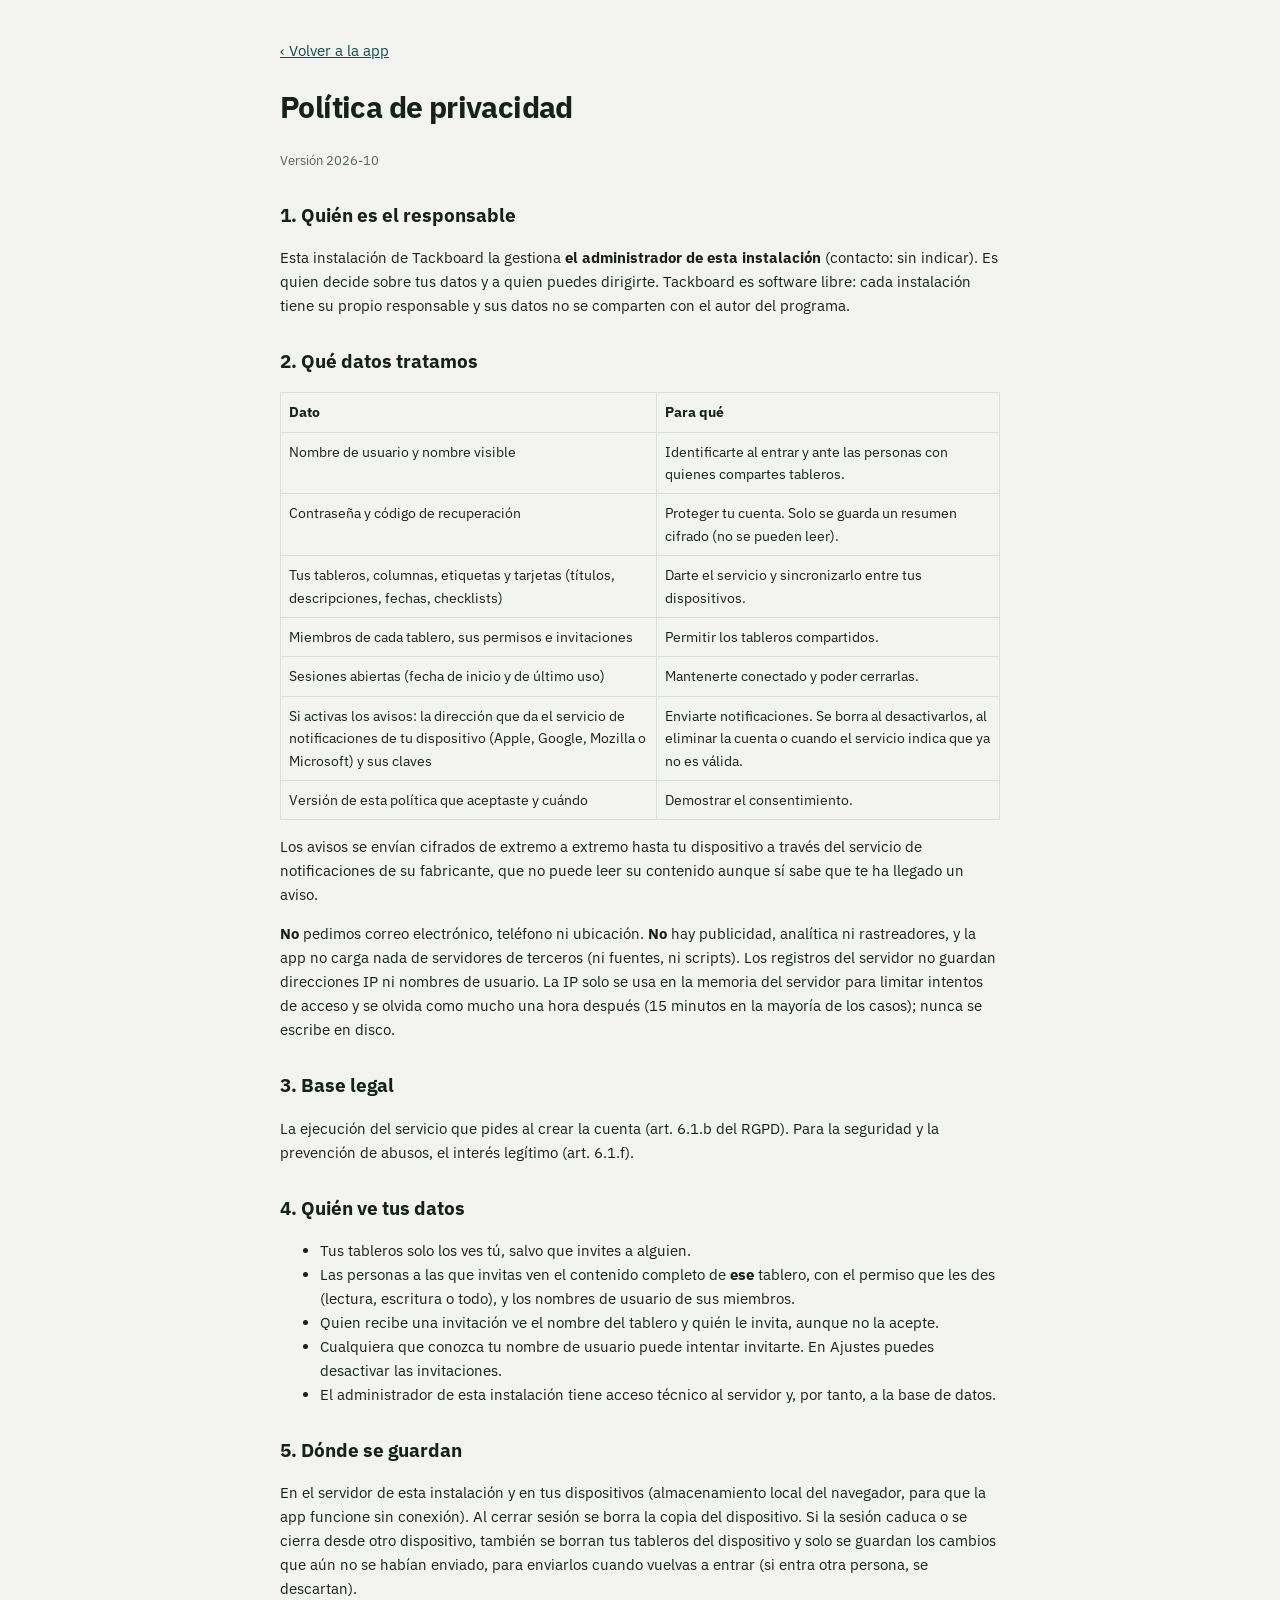
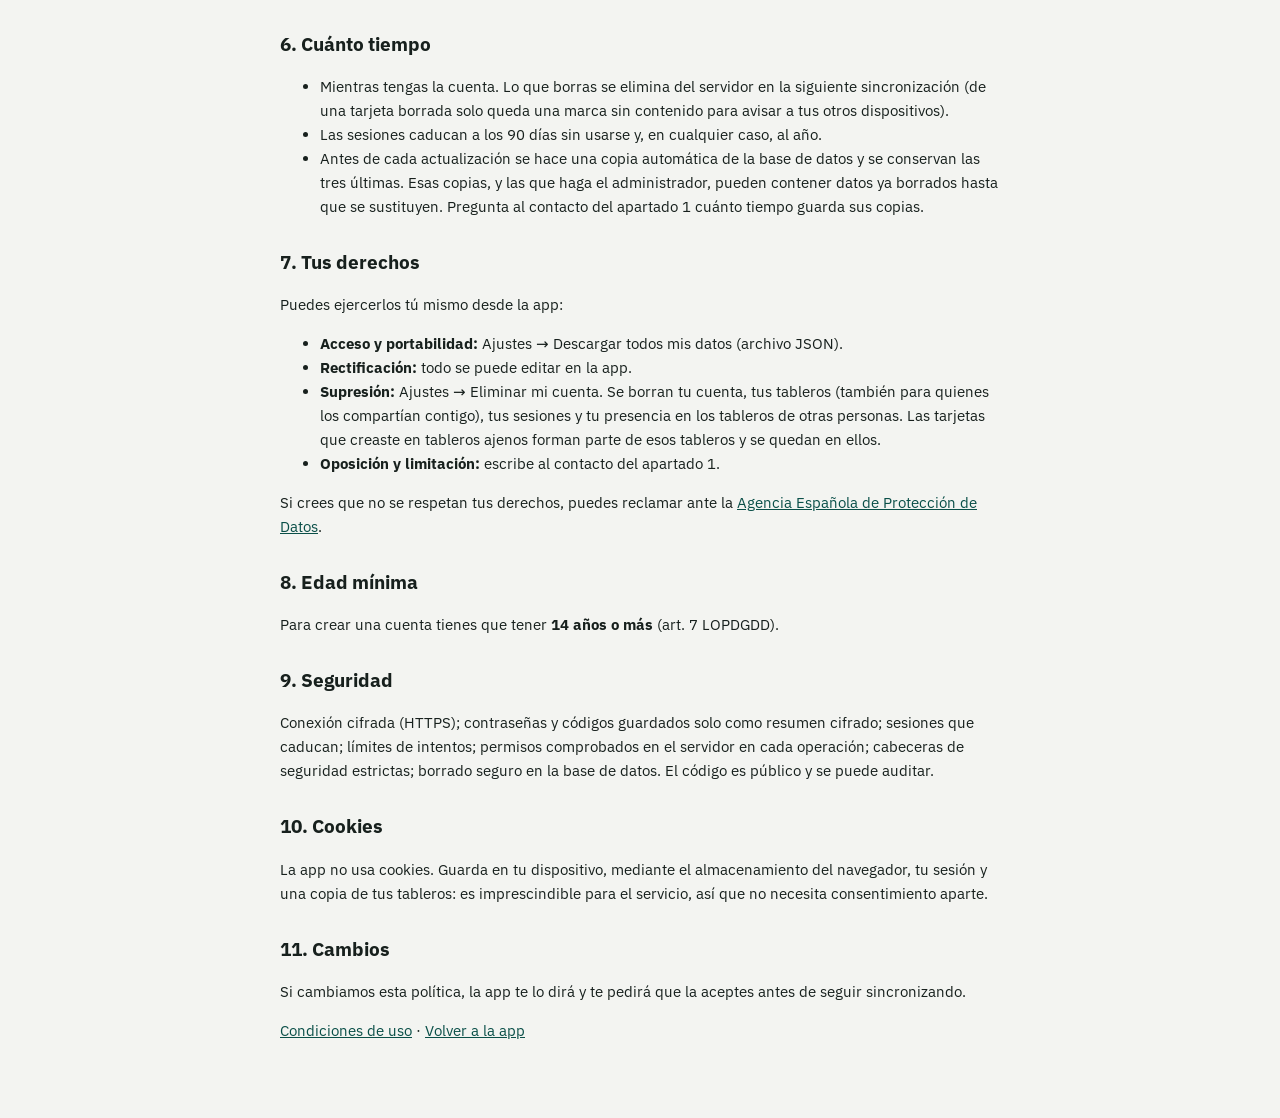
==== commit b0a4b783: "Tackboard 1.0.2: base de los avisos y prueba de notificaciones El servidor genera sus claves VAPID, " ====
--- a/app/privacy.html
+++ b/app/privacy.html
@@ -29,8 +29,11 @@
     <tr><td>Tus tableros, columnas, etiquetas y tarjetas (títulos, descripciones, fechas, checklists)</td><td>Darte el servicio y sincronizarlo entre tus dispositivos.</td></tr>
     <tr><td>Miembros de cada tablero, sus permisos e invitaciones</td><td>Permitir los tableros compartidos.</td></tr>
     <tr><td>Sesiones abiertas (fecha de inicio y de último uso)</td><td>Mantenerte conectado y poder cerrarlas.</td></tr>
+    <tr><td>Si activas los avisos: la dirección que da el servicio de notificaciones de tu dispositivo (Apple, Google, Mozilla o Microsoft) y sus claves</td><td>Enviarte notificaciones. Se borra al desactivarlos, al eliminar la cuenta o cuando el servicio indica que ya no es válida.</td></tr>
     <tr><td>Versión de esta política que aceptaste y cuándo</td><td>Demostrar el consentimiento.</td></tr>
   </table>
+  <p>Los avisos se envían cifrados de extremo a extremo hasta tu dispositivo a través del servicio de notificaciones de su
+  fabricante, que no puede leer su contenido aunque sí sabe que te ha llegado un aviso.</p>
   <p><b>No</b> pedimos correo electrónico, teléfono ni ubicación. <b>No</b> hay publicidad, analítica ni rastreadores, y
   la app no carga nada de servidores de terceros (ni fuentes, ni scripts). Los registros del servidor no guardan
   direcciones IP ni nombres de usuario. La IP solo se usa en la memoria del servidor para limitar intentos de acceso
--- a/app/css/app.css
+++ b/app/css/app.css
@@ -420,3 +420,89 @@
 .member .list-row { border-bottom: 0; }
 .member-role { display: flex; align-items: center; justify-content: space-between; gap: 10px; padding: 0 14px 12px 62px; }
 .member-role .select { width: auto; min-height: 38px; padding: 6px 10px; }
+
+/* ==================================================================================================
+   Adaptación a tablet y escritorio
+   ================================================================================================== */
+.desk-only { display: none !important; }
+.page { width: 100%; }
+.empty-card {
+  display: flex; flex-direction: column; align-items: center; gap: 10px; text-align: center;
+  padding: 40px 24px; border: 1.5px dashed var(--line); border-radius: 18px; background: var(--surface); color: var(--muted);
+}
+.empty-card strong { color: var(--ink); font-size: 18px; }
+.empty-card .btn { margin-top: 6px; }
+.small-empty { padding: 18px; border: 1.5px dashed var(--line); border-radius: 14px; text-align: left; }
+.today-grid { display: grid; grid-template-columns: minmax(0, 1fr); gap: 0 28px; align-items: start; }
+.today-boards .list-row { min-height: 48px; }
+
+/* Tableros como fichas */
+.board-grid { display: grid; grid-template-columns: repeat(auto-fill, minmax(250px, 1fr)); gap: 14px; }
+.board-tile {
+  position: relative; display: flex; flex-direction: column; gap: 12px; min-height: 148px; overflow: hidden;
+  padding: 18px 16px 14px; background: var(--surface); border: 1px solid var(--line); border-radius: 16px;
+  text-decoration: none; color: inherit; transition: border-color .15s, transform .15s;
+}
+.board-tile::before { content: ""; position: absolute; left: 0; top: 0; right: 0; height: 4px; background: var(--c, var(--accent)); }
+.board-tile:hover { border-color: var(--c, var(--accent)); transform: translateY(-1px); }
+.tile-top { display: flex; align-items: center; gap: 10px; }
+.tile-name { flex: 1; min-width: 0; font-size: 17px; overflow: hidden; text-overflow: ellipsis; white-space: nowrap; }
+.tile-shared { display: inline-flex; align-items: center; gap: 4px; font-size: 12px; color: var(--muted); }
+.tile-stats { display: flex; flex-wrap: wrap; gap: 4px 16px; font-size: 13px; color: var(--muted); }
+.tile-stats b { color: var(--ink); font-size: 19px; margin-right: 3px; }
+.tile-stats .error-text b { color: var(--danger-text); }
+.tile-foot { margin-top: auto; font-size: 12px; color: var(--muted); }
+.board-tile.add { align-items: center; justify-content: center; gap: 8px; border-style: dashed; border-width: 1.5px; background: transparent; color: var(--muted); font: inherit; cursor: pointer; }
+.board-tile.add::before { display: none; }
+
+/* Tablet: contenido centrado y en dos columnas cuando cabe */
+@media (min-width: 700px) {
+  .page { max-width: 1240px; margin: 0 auto; }
+  .page.wide { max-width: 1640px; }
+  .page-head { padding-left: 28px; padding-right: 28px; }
+  .section, .summary-chips, .cal-filter { padding-left: 28px; padding-right: 28px; }
+  .cal-wrap { padding: 0 28px; }
+  .today-grid { grid-template-columns: repeat(2, minmax(0, 1fr)); }
+  .today-boards { grid-column: 1 / -1; }
+  .settings-grid { display: grid; grid-template-columns: repeat(2, minmax(0, 1fr)); gap: 0 28px; align-items: start; }
+  .auth-page .main { display: flex; align-items: center; justify-content: center; min-height: 100dvh; padding: 24px; }
+  .auth {
+    width: 440px; margin: 0; padding: 32px 36px 24px;
+    background: var(--surface); border: 1px solid var(--line); border-radius: 22px; box-shadow: var(--shadow);
+  }
+}
+.auth-page .app { display: block; }
+
+/* Escritorio */
+@media (min-width: 1024px) {
+  .desk-only { display: inline-flex !important; }
+  .mobile-only { display: none !important; }
+  .page-head { padding: 30px 36px 14px; }
+  .section, .summary-chips, .cal-filter { padding-left: 36px; padding-right: 36px; }
+  .cal-wrap { padding: 0 36px; }
+  .board-head { padding: 24px 36px 10px; }
+  .columns { padding: 4px 36px 32px; gap: 14px; }
+  .drag-hint { padding: 0 36px; }
+  .column { width: clamp(280px, 19vw, 340px); }
+  .cal-side.no-side { grid-template-columns: minmax(0, 1fr); }
+  .week-grid { display: grid; grid-template-columns: repeat(7, minmax(0, 1fr)); gap: 10px; }
+  .week-grid .week-day { margin: 0; min-height: 380px; }
+  .week-grid .mini { font-size: 13px; gap: 6px; padding: 7px 8px; }
+  .week-grid .mini .when { width: auto; }
+  .week-grid .mini .when.notime { display: none; }
+  .list-grid { display: grid; grid-template-columns: repeat(auto-fill, minmax(320px, 1fr)); gap: 10px; align-items: start; }
+  .list-grid .week-day { margin: 0; }
+}
+@media (min-width: 1280px) {
+  .today-grid { grid-template-columns: minmax(0, 1.15fr) minmax(0, 1fr) minmax(250px, .75fr); }
+  .today-boards { grid-column: auto; }
+}
+/* Que el botón flotante no tape la última tarea en el móvil */
+@media (max-width: 1023px) { .main { padding-bottom: calc(var(--tabbar-h) + 88px); } }
+/* Etiquetas legibles en tema oscuro */
+:root[data-theme="dark"] .lbl { color: color-mix(in srgb, var(--c, var(--accent)) 50%, #ffffff); background: color-mix(in srgb, var(--c, var(--accent)) 26%, var(--surface)); }
+:root[data-theme="dark"] .prio-high { color: var(--danger-text); background: var(--danger-soft); }
+:root[data-theme="dark"] .prio-medium { color: var(--warn-text); background: var(--warn-soft); }
+:root[data-theme="dark"] .prio-low { color: var(--muted); background: var(--surface-2); }
+.board-grid { margin-top: 6px; }
+@media (max-width: 699px) { .board-tile.add { min-height: 64px; flex-direction: row; } }
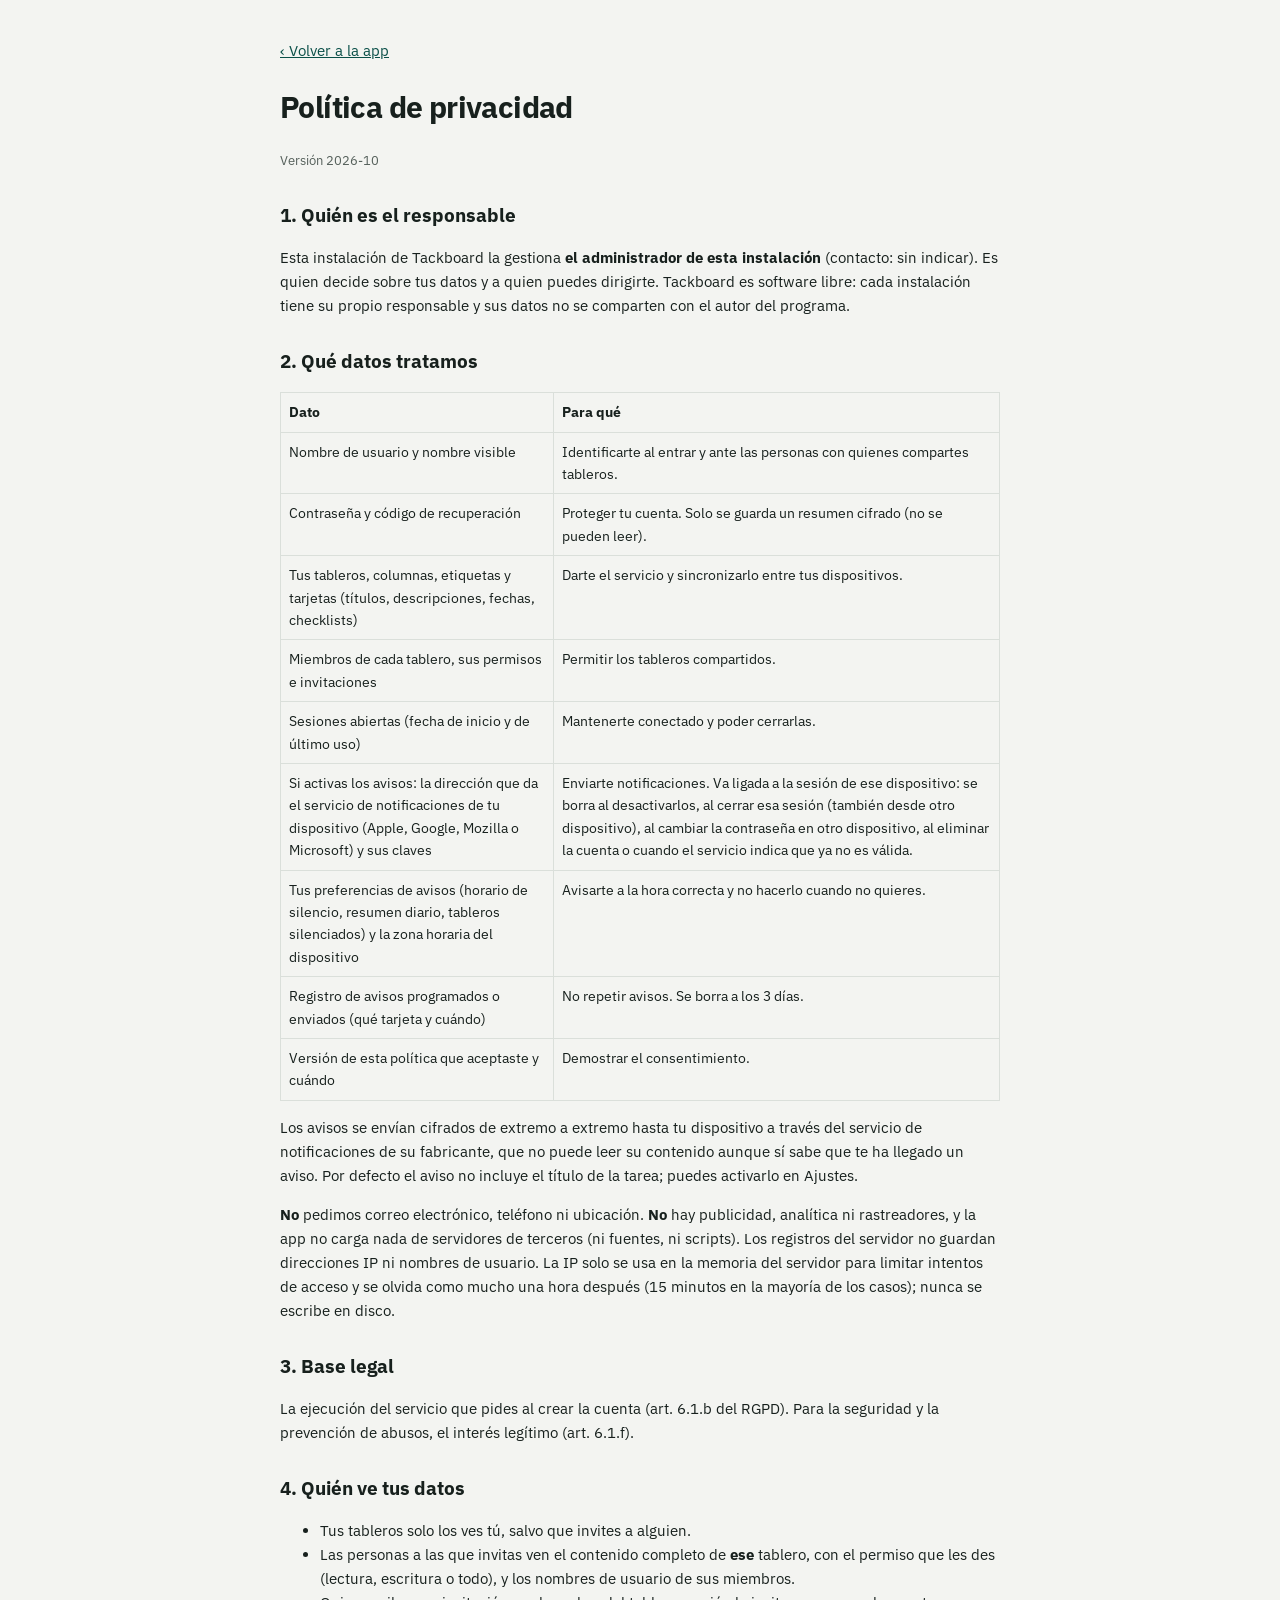
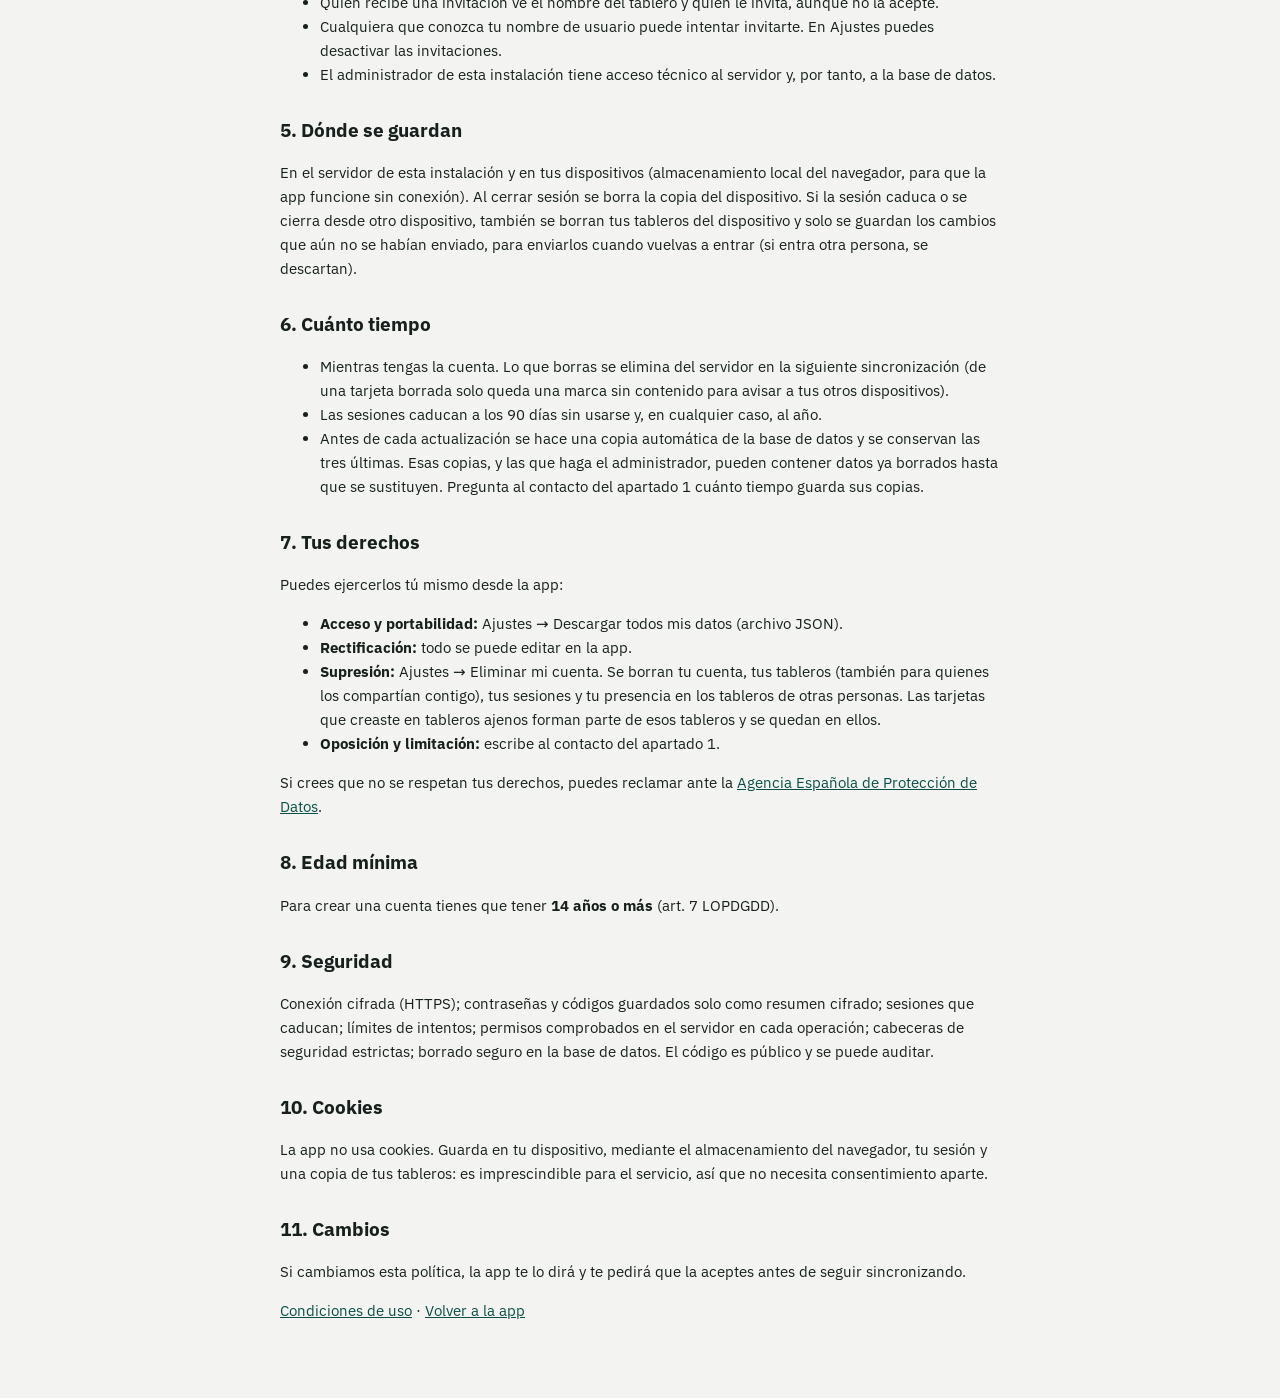
==== commit c25d7834: "v1.1.0: avisos de vencimiento Recordatorios por tarjeta, recordatorio por defecto, horario de silenc" ====
--- a/app/privacy.html
+++ b/app/privacy.html
@@ -29,11 +29,14 @@
     <tr><td>Tus tableros, columnas, etiquetas y tarjetas (títulos, descripciones, fechas, checklists)</td><td>Darte el servicio y sincronizarlo entre tus dispositivos.</td></tr>
     <tr><td>Miembros de cada tablero, sus permisos e invitaciones</td><td>Permitir los tableros compartidos.</td></tr>
     <tr><td>Sesiones abiertas (fecha de inicio y de último uso)</td><td>Mantenerte conectado y poder cerrarlas.</td></tr>
-    <tr><td>Si activas los avisos: la dirección que da el servicio de notificaciones de tu dispositivo (Apple, Google, Mozilla o Microsoft) y sus claves</td><td>Enviarte notificaciones. Se borra al desactivarlos, al eliminar la cuenta o cuando el servicio indica que ya no es válida.</td></tr>
+    <tr><td>Si activas los avisos: la dirección que da el servicio de notificaciones de tu dispositivo (Apple, Google, Mozilla o Microsoft) y sus claves</td><td>Enviarte notificaciones. Va ligada a la sesión de ese dispositivo: se borra al desactivarlos, al cerrar esa sesión (también desde otro dispositivo), al cambiar la contraseña en otro dispositivo, al eliminar la cuenta o cuando el servicio indica que ya no es válida.</td></tr>
+    <tr><td>Tus preferencias de avisos (horario de silencio, resumen diario, tableros silenciados) y la zona horaria del dispositivo</td><td>Avisarte a la hora correcta y no hacerlo cuando no quieres.</td></tr>
+    <tr><td>Registro de avisos programados o enviados (qué tarjeta y cuándo)</td><td>No repetir avisos. Se borra a los 3 días.</td></tr>
     <tr><td>Versión de esta política que aceptaste y cuándo</td><td>Demostrar el consentimiento.</td></tr>
   </table>
   <p>Los avisos se envían cifrados de extremo a extremo hasta tu dispositivo a través del servicio de notificaciones de su
-  fabricante, que no puede leer su contenido aunque sí sabe que te ha llegado un aviso.</p>
+  fabricante, que no puede leer su contenido aunque sí sabe que te ha llegado un aviso. Por defecto el aviso no incluye el
+  título de la tarea; puedes activarlo en Ajustes.</p>
   <p><b>No</b> pedimos correo electrónico, teléfono ni ubicación. <b>No</b> hay publicidad, analítica ni rastreadores, y
   la app no carga nada de servidores de terceros (ni fuentes, ni scripts). Los registros del servidor no guardan
   direcciones IP ni nombres de usuario. La IP solo se usa en la memoria del servidor para limitar intentos de acceso
--- a/app/css/app.css
+++ b/app/css/app.css
@@ -506,3 +506,18 @@
 :root[data-theme="dark"] .prio-low { color: var(--muted); background: var(--surface-2); }
 .board-grid { margin-top: 6px; }
 @media (max-width: 699px) { .board-tile.add { min-height: 64px; flex-direction: row; } }
+/* Ajustes de avisos */
+.list-row.stack { flex-direction: column; align-items: stretch; gap: 10px; }
+.time-input { width: auto; min-height: 38px; padding: 6px 10px; font-size: 15px; }
+.small-title { margin-top: 14px; }
+.notify-prefs .chip:disabled, .notify-prefs input:disabled + span { opacity: .5; }
+#push-box { margin-bottom: 12px; }
+/* Ajustes de avisos */
+.list-row.stack { flex-direction: column; align-items: stretch; gap: 10px; }
+.time-input { width: auto; min-height: 38px; padding: 6px 10px; font-size: 15px; }
+.small-title { margin-top: 14px; }
+.notify-prefs .chip:disabled { opacity: .5; }
+.switch input:disabled + span { opacity: .5; }
+#push-box { margin-bottom: 12px; }
+.list-row.times { flex-wrap: wrap; gap: 8px 10px; }
+.list-row.times .time-input { flex: 1 1 110px; }
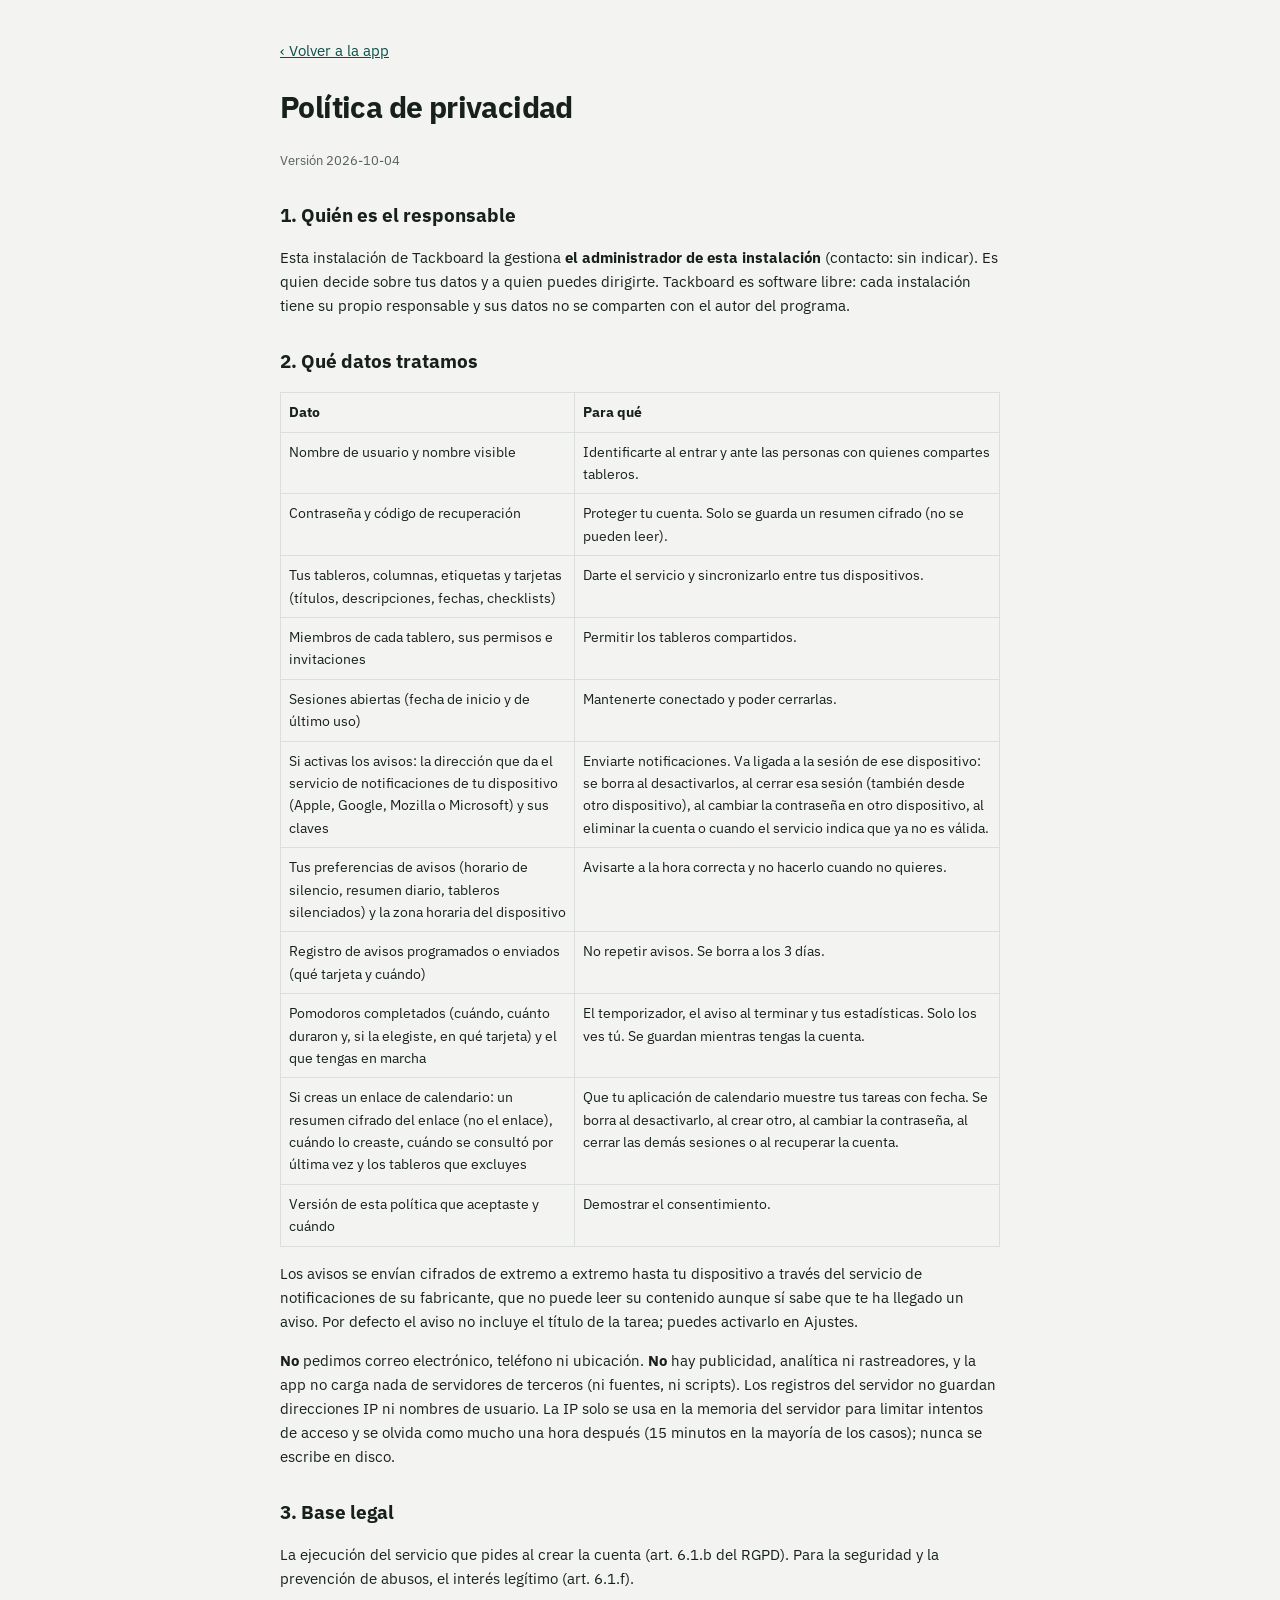
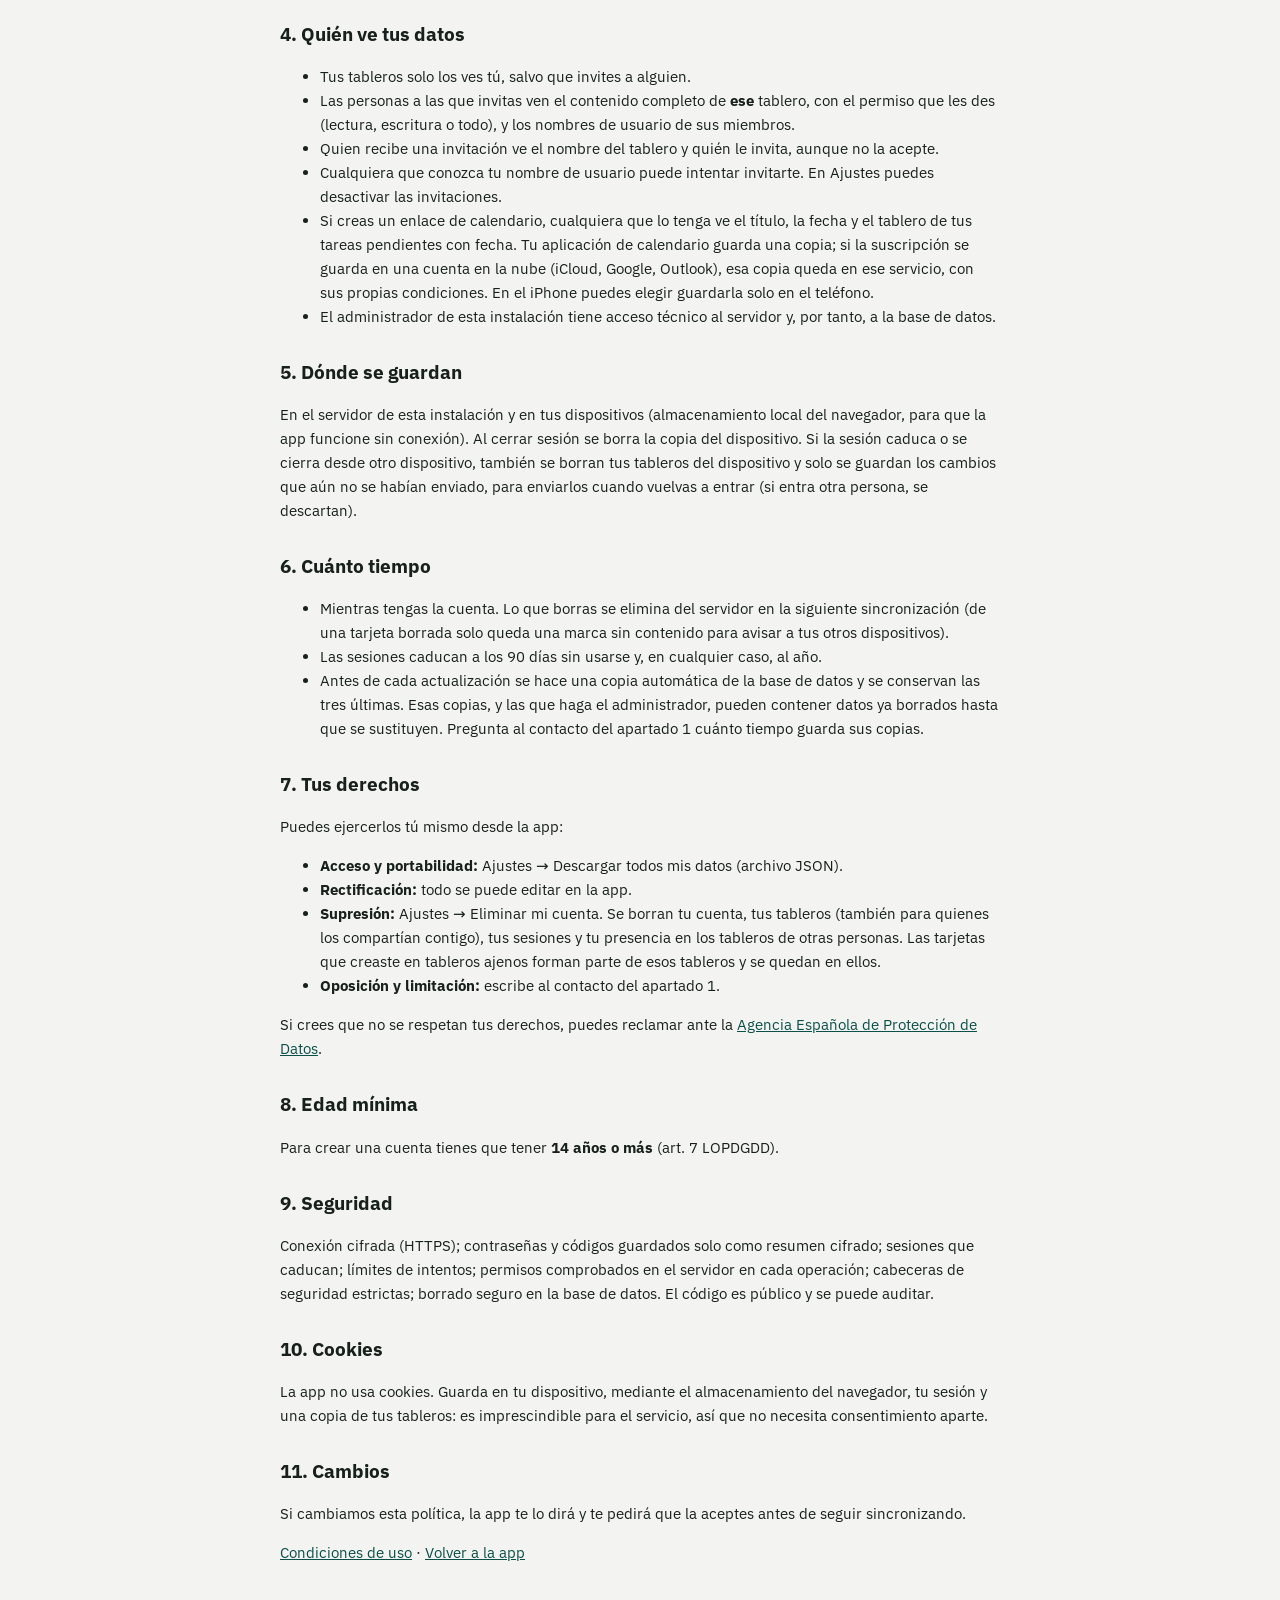
==== commit 0ed88589: "v1.2.0: tareas que se repiten, pomodoro y calendario del móvil - Repetición diaria, laborables, sema" ====
--- a/app/privacy.html
+++ b/app/privacy.html
@@ -14,7 +14,7 @@
 <main class="legal">
   <p><a href="./">‹ Volver a la app</a></p>
   <h1>Política de privacidad</h1>
-  <p class="muted small">Versión <span data-legal="policyVersion">2026-10</span></p>
+  <p class="muted small">Versión <span data-legal="policyVersion">2026-10-04</span></p>
 
   <h2>1. Quién es el responsable</h2>
   <p>Esta instalación de Tackboard la gestiona <b data-legal="operator">el administrador de esta instalación</b>
@@ -32,6 +32,8 @@
     <tr><td>Si activas los avisos: la dirección que da el servicio de notificaciones de tu dispositivo (Apple, Google, Mozilla o Microsoft) y sus claves</td><td>Enviarte notificaciones. Va ligada a la sesión de ese dispositivo: se borra al desactivarlos, al cerrar esa sesión (también desde otro dispositivo), al cambiar la contraseña en otro dispositivo, al eliminar la cuenta o cuando el servicio indica que ya no es válida.</td></tr>
     <tr><td>Tus preferencias de avisos (horario de silencio, resumen diario, tableros silenciados) y la zona horaria del dispositivo</td><td>Avisarte a la hora correcta y no hacerlo cuando no quieres.</td></tr>
     <tr><td>Registro de avisos programados o enviados (qué tarjeta y cuándo)</td><td>No repetir avisos. Se borra a los 3 días.</td></tr>
+    <tr><td>Pomodoros completados (cuándo, cuánto duraron y, si la elegiste, en qué tarjeta) y el que tengas en marcha</td><td>El temporizador, el aviso al terminar y tus estadísticas. Solo los ves tú. Se guardan mientras tengas la cuenta.</td></tr>
+    <tr><td>Si creas un enlace de calendario: un resumen cifrado del enlace (no el enlace), cuándo lo creaste, cuándo se consultó por última vez y los tableros que excluyes</td><td>Que tu aplicación de calendario muestre tus tareas con fecha. Se borra al desactivarlo, al crear otro, al cambiar la contraseña, al cerrar las demás sesiones o al recuperar la cuenta.</td></tr>
     <tr><td>Versión de esta política que aceptaste y cuándo</td><td>Demostrar el consentimiento.</td></tr>
   </table>
   <p>Los avisos se envían cifrados de extremo a extremo hasta tu dispositivo a través del servicio de notificaciones de su
@@ -53,6 +55,9 @@
       (lectura, escritura o todo), y los nombres de usuario de sus miembros.</li>
     <li>Quien recibe una invitación ve el nombre del tablero y quién le invita, aunque no la acepte.</li>
     <li>Cualquiera que conozca tu nombre de usuario puede intentar invitarte. En Ajustes puedes desactivar las invitaciones.</li>
+    <li>Si creas un enlace de calendario, cualquiera que lo tenga ve el título, la fecha y el tablero de tus tareas pendientes con fecha.
+      Tu aplicación de calendario guarda una copia; si la suscripción se guarda en una cuenta en la nube (iCloud, Google, Outlook),
+      esa copia queda en ese servicio, con sus propias condiciones. En el iPhone puedes elegir guardarla solo en el teléfono.</li>
     <li>El administrador de esta instalación tiene acceso técnico al servidor y, por tanto, a la base de datos.</li>
   </ul>
 
--- a/app/css/app.css
+++ b/app/css/app.css
@@ -86,7 +86,7 @@
   display: flex; justify-content: space-around;
 }
 .tab {
-  position: relative; min-width: 64px; min-height: 48px; border: 0; background: none; text-decoration: none;
+  position: relative; min-width: 56px; min-height: 48px; border: 0; background: none; text-decoration: none;
   display: flex; flex-direction: column; align-items: center; gap: 2px;
   font-size: 11px; color: var(--muted);
 }
@@ -157,6 +157,7 @@
 .list-row { min-height: 50px; padding: 10px 14px; display: flex; align-items: center; gap: 12px; border-bottom: 1px solid var(--line-soft); }
 .list-row:last-child { border-bottom: 0; }
 .list-row .grow { flex: 1; min-width: 0; }
+.list-row > .input.num { width: 130px; flex: none; }
 button.list-row, a.list-row { width: 100%; border-left: 0; border-right: 0; border-top: 0; background: none; text-align: left; text-decoration: none; color: inherit; }
 .empty { padding: 28px 20px; text-align: center; color: var(--muted); }
 .empty strong { display: block; color: var(--ink); font-size: 16px; margin-bottom: 4px; }
@@ -307,7 +308,20 @@
 .prop > .k { width: 92px; flex: none; font-size: 14px; color: var(--muted); }
 .prop > .v { flex: 1; min-width: 0; display: flex; gap: 8px; align-items: center; flex-wrap: wrap; }
 .prop .input, .prop .select { min-height: 38px; padding: 6px 10px; font-size: 15px; border-radius: 10px; }
-.prop input[type="date"], .prop input[type="time"] { width: auto; flex: 1 1 130px; min-width: 0; }
+.prop input[type="date"] { width: auto; flex: 1 1 130px; min-width: 0; }
+/* Hora: en iPhone un campo de hora vacío se ve como una caja en blanco; se rotula encima. */
+.time-field { position: relative; display: flex; flex: 1 1 110px; min-width: 0; }
+.time-field[hidden] { display: none; }
+.field > .time-field { flex: none; }
+.time-field > input { width: 100%; min-width: 0; }
+.time-field > .time-ph { display: none; position: absolute; inset: 0; align-items: center; padding: 0 12px;
+  color: var(--accent); font-weight: 600; font-size: 15px; pointer-events: none; }
+.time-field.is-empty > .time-ph { display: flex; }
+.time-field.is-empty > input { color: transparent; }
+.time-field.is-empty > input::-webkit-datetime-edit { color: transparent; }
+.time-field.is-empty > input:focus { color: inherit; }
+.time-field.is-empty > input:focus::-webkit-datetime-edit { color: inherit; }
+.time-field.is-empty > input:focus + .time-ph { display: none; }
 .checklist-item { display: flex; align-items: center; gap: 10px; min-height: 40px; }
 .checklist-item input[type="checkbox"] { width: 20px; height: 20px; accent-color: var(--accent); flex: none; }
 .checklist-item .txt { flex: 1; min-width: 0; overflow-wrap: anywhere; }
@@ -521,3 +535,58 @@
 #push-box { margin-bottom: 12px; }
 .list-row.times { flex-wrap: wrap; gap: 8px 10px; }
 .list-row.times .time-input { flex: 1 1 110px; }
+
+/* Repetición */
+.rep-every { display: inline-flex; align-items: center; gap: 6px; font-size: 15px; }
+.rep-every .input { width: 64px; text-align: center; }
+.chip.day-chip { min-width: 38px; justify-content: center; padding-left: 0; padding-right: 0; }
+
+/* Pomodoro */
+.pomo-grid { display: grid; gap: 8px 32px; }
+.pomo-main { display: flex; flex-direction: column; align-items: center; gap: 16px; padding: 8px 0 12px; --ring: var(--accent); }
+.pomo-main.is-short, .pomo-main.is-long { --ring: var(--warn-text); }
+.pomo-ring { position: relative; width: min(78vw, 300px); aspect-ratio: 1; }
+.pomo-ring svg { width: 100%; height: 100%; transform: rotate(-90deg); }
+.pomo-ring circle { fill: none; stroke-width: 6; }
+.pomo-ring .bg { stroke: var(--line); }
+.pomo-ring .fg { stroke: var(--ring); stroke-linecap: round; transition: stroke-dashoffset .9s linear; }
+.pomo-center { position: absolute; inset: 0; display: flex; flex-direction: column; align-items: center; justify-content: center; text-align: center; padding: 0 16%; }
+.pomo-phase { font-size: 14px; font-weight: 600; color: var(--muted); }
+.pomo-time { font-family: var(--mono); font-weight: 500; font-size: clamp(44px, 15vw, 64px); letter-spacing: -0.02em; line-height: 1.1; font-variant-numeric: tabular-nums; }
+.pomo-sub { font-size: 12px; color: var(--muted); }
+.pomo-pick { width: 100%; max-width: 420px; margin: 0; }
+.pomo-actions { width: 100%; max-width: 420px; flex-wrap: wrap; }
+.pomo-actions .btn { min-width: 150px; flex: 1; }
+.pomo-actions .btn.primary { flex-basis: 100%; }
+.pomo-card { width: 100%; max-width: 420px; display: flex; align-items: center; gap: 10px; padding: 12px 14px; border-radius: 12px;
+  border: 1px solid var(--line); background: var(--surface); text-align: left; font-size: 15px; }
+.pomo-card .grow { flex: 1; min-width: 0; overflow-wrap: anywhere; }
+.list-row > .input.num-s { width: 76px; flex: none; text-align: center; min-height: 40px; padding: 6px 8px; }
+.stat-tiles { display: grid; grid-template-columns: repeat(3, 1fr); gap: 8px; margin: 12px 0; }
+.stat-tile { background: var(--surface); border: 1px solid var(--line); border-radius: 12px; padding: 10px 12px; display: flex; flex-direction: column; gap: 2px; min-width: 0; }
+.stat-tile .v { font-family: var(--mono); font-size: 20px; font-weight: 500; white-space: nowrap; overflow: hidden; text-overflow: ellipsis; }
+.stat-tile .k { font-size: 12px; color: var(--muted); }
+.bars { display: flex; align-items: flex-end; gap: 2px; height: 140px; padding: 8px 0 0; border-bottom: 1px solid var(--line); }
+.bar { flex: 1; min-width: 0; height: 100%; border: 0; background: none; padding: 0; display: flex; flex-direction: column; justify-content: flex-end; align-items: center; gap: 4px; cursor: pointer; }
+.bar i { display: block; width: min(100%, 28px); height: max(var(--p, 0%), 2px); background: var(--accent); border-radius: 4px 4px 0 0; max-height: calc(100% - 18px); }
+.bars.dense .bar i { width: 100%; border-radius: 2px 2px 0 0; }
+.bar i.zero { background: var(--line); }
+.bar.on i { background: var(--accent-text); }
+.bar span { font-size: 11px; color: var(--muted); height: 14px; line-height: 14px; }
+.bar-info { margin: 8px 0 4px; min-height: 18px; }
+.sub-title { margin: 18px 0 8px; font-size: 14px; font-weight: 600; }
+.stat-row .grow { display: flex; flex-direction: column; gap: 6px; }
+.stat-name { overflow: hidden; text-overflow: ellipsis; white-space: nowrap; }
+.meter { display: block; height: 4px; border-radius: 2px; background: var(--line-soft); overflow: hidden; }
+.meter i { display: block; height: 100%; width: var(--p, 0%); background: var(--c, var(--accent)); border-radius: 2px; }
+.stat-row .meter i { background: var(--accent); }
+.stat-min { min-width: 64px; text-align: right; }
+#pomo-pill { position: fixed; left: 16px; bottom: calc(var(--tabbar-h) + 14px); z-index: 25; display: inline-flex; align-items: center; gap: 6px;
+  padding: 8px 14px; border-radius: 999px; background: var(--dark); color: var(--dark-ink); text-decoration: none; font-size: 15px; box-shadow: var(--shadow); }
+#pomo-pill[hidden] { display: none; }
+#pomo-pill.is-short, #pomo-pill.is-long { background: var(--warn-soft); color: var(--warn-text); }
+@media (min-width: 1024px) {
+  #pomo-pill { left: auto; right: 32px; bottom: 100px; }
+  .pomo-grid { grid-template-columns: minmax(320px, 1fr) minmax(320px, 440px); align-items: start; }
+  .pomo-main { position: sticky; top: 24px; padding-top: 24px; }
+}
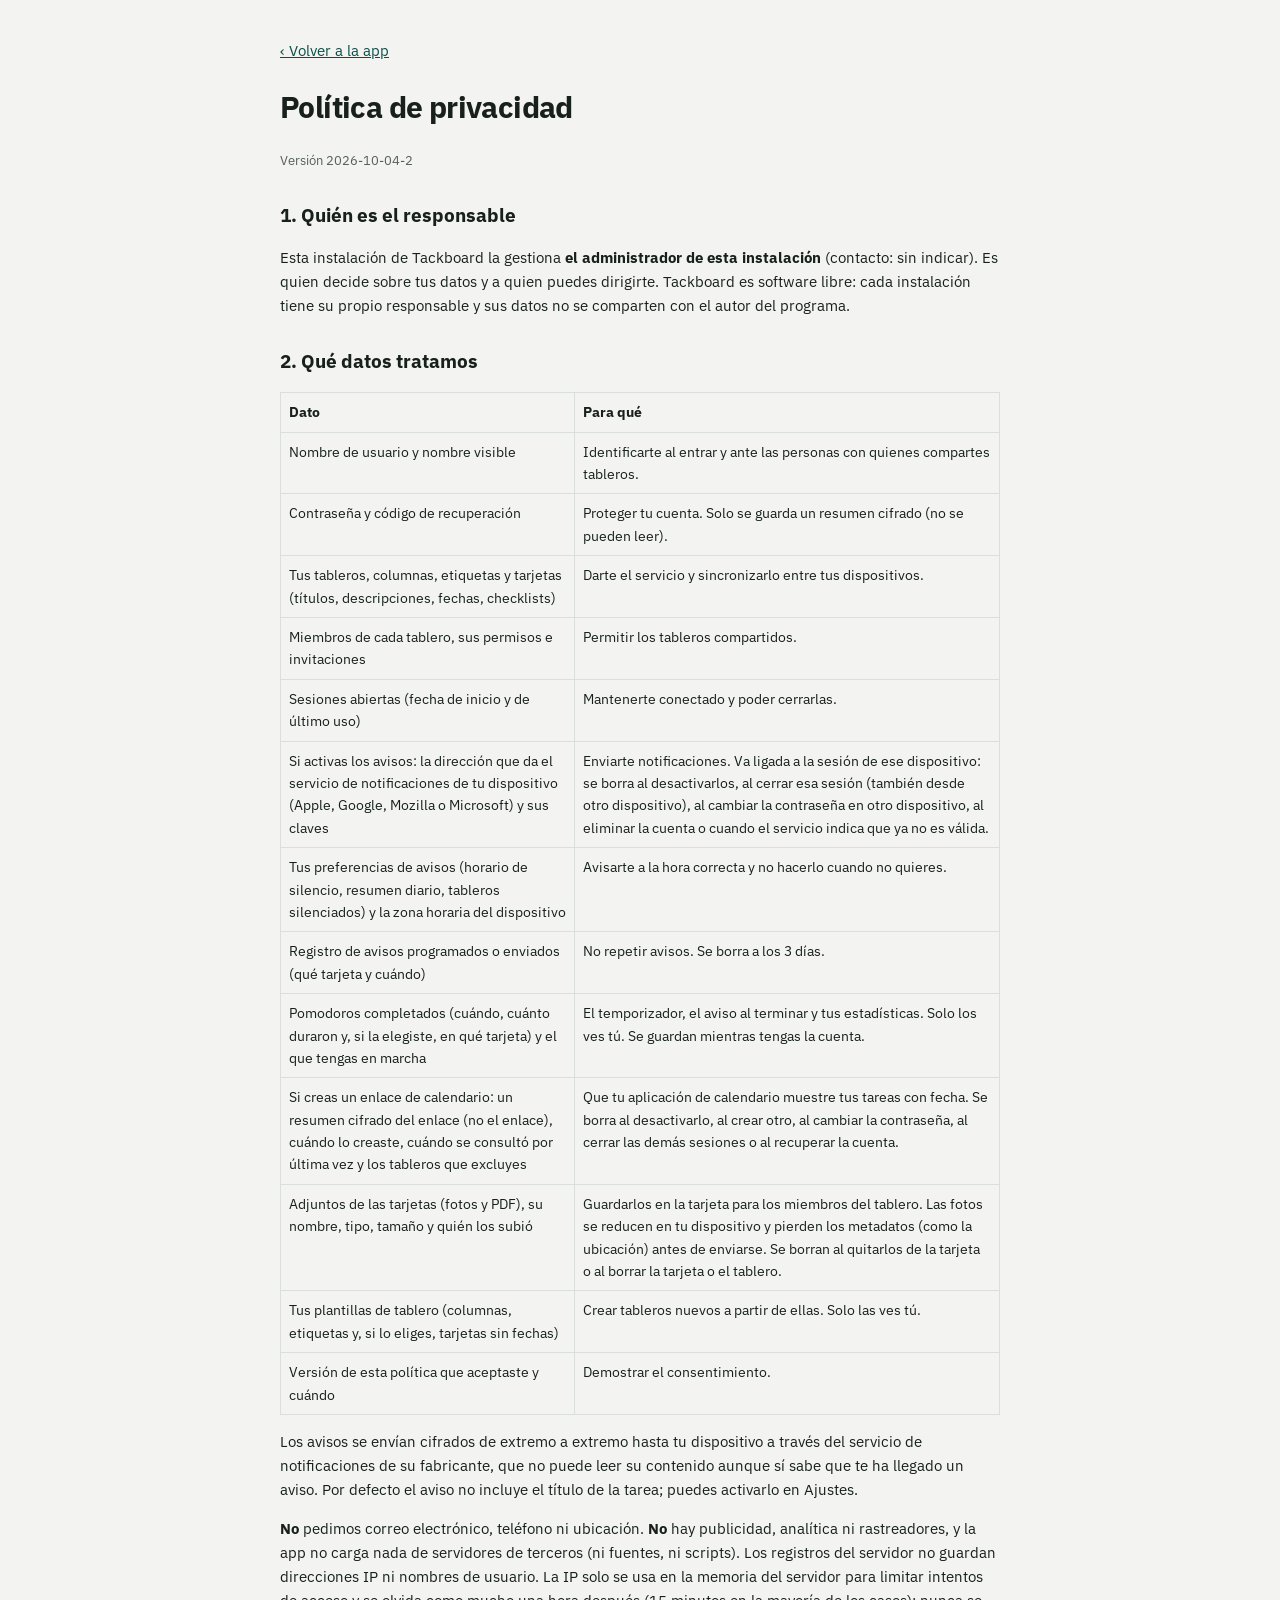
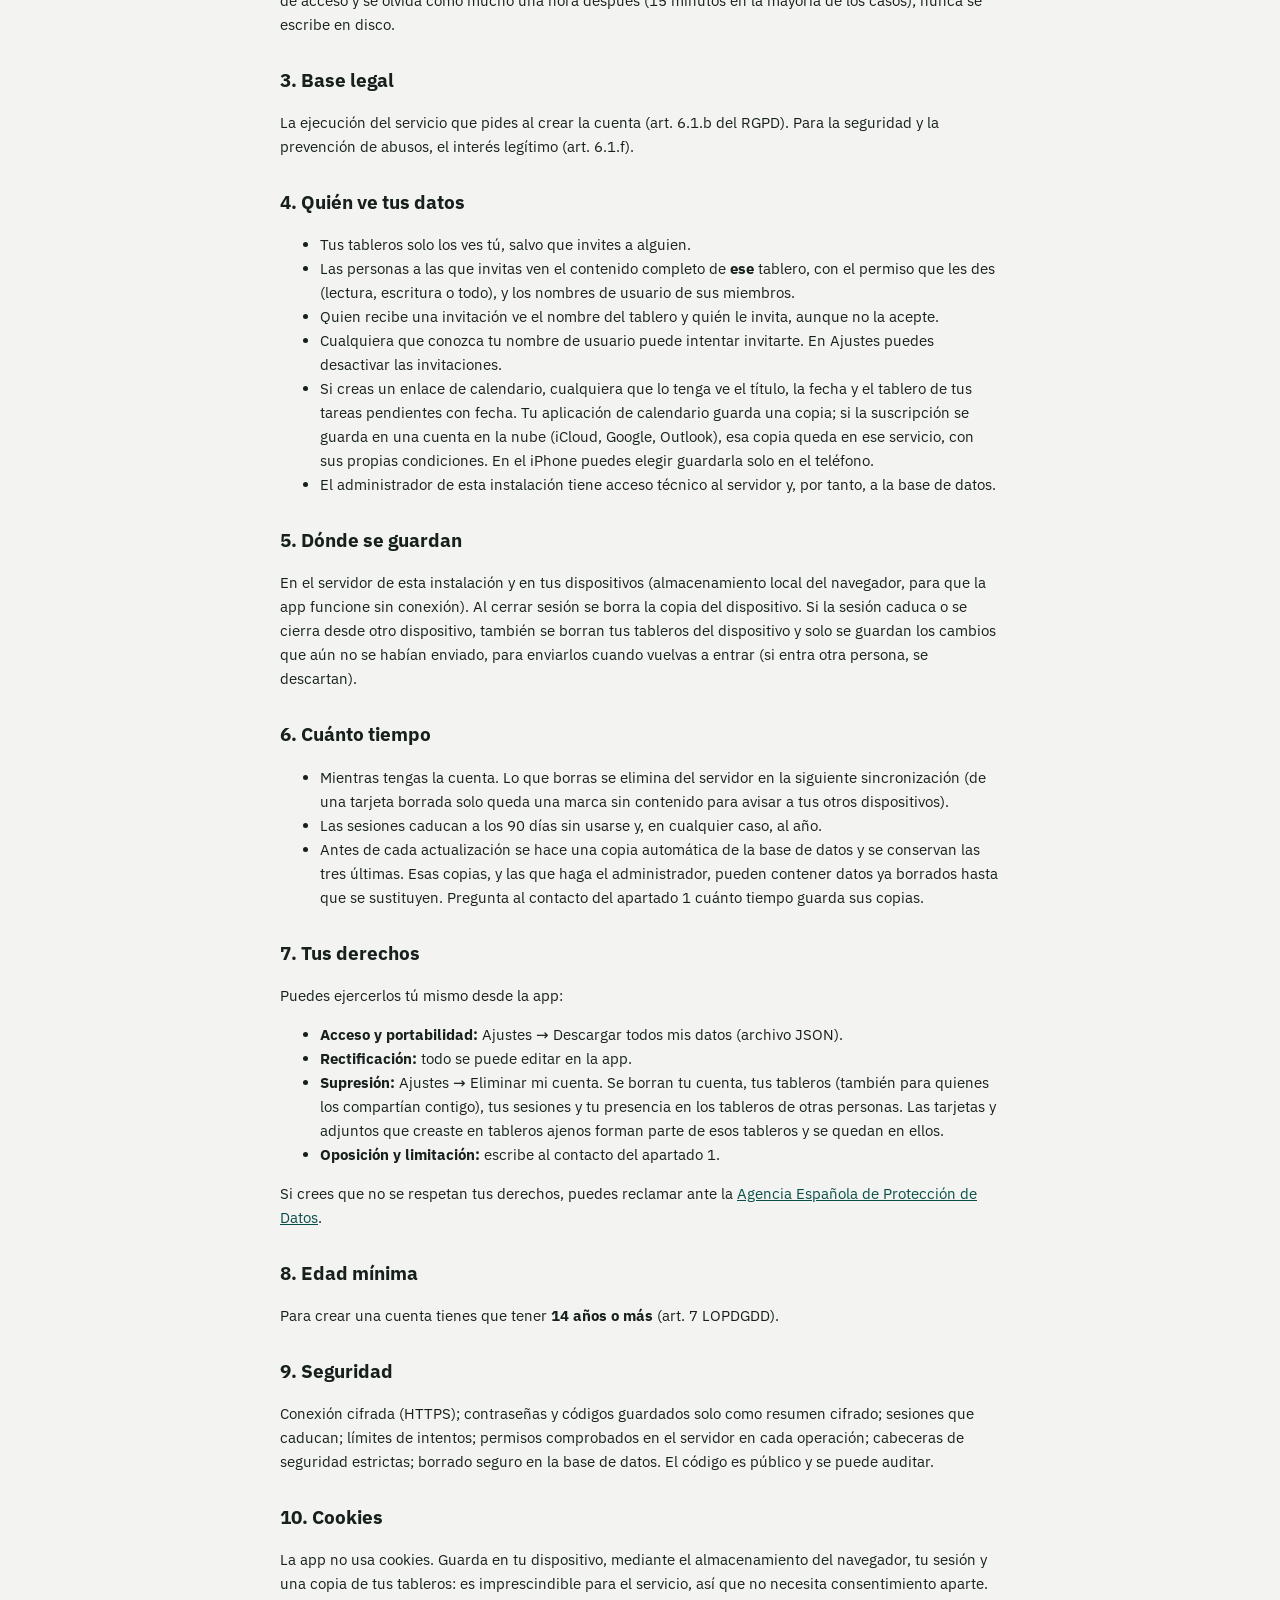
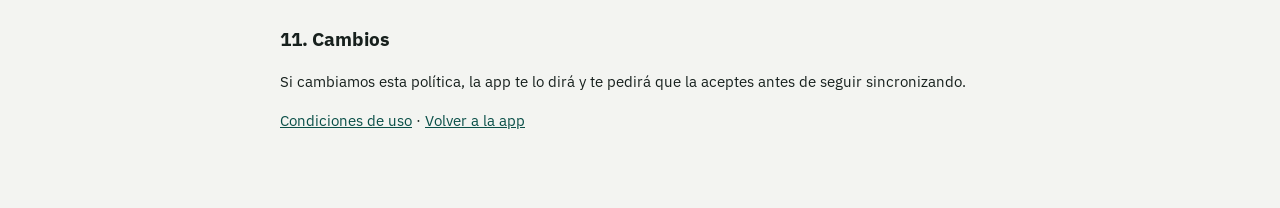
==== commit 7360bbb2: "v1.3.0: adjuntos, búsqueda, plantillas y modo enfoque - Adjuntos (fotos reducidas y sin EXIF, PDF) c" ====
--- a/app/privacy.html
+++ b/app/privacy.html
@@ -14,7 +14,7 @@
 <main class="legal">
   <p><a href="./">‹ Volver a la app</a></p>
   <h1>Política de privacidad</h1>
-  <p class="muted small">Versión <span data-legal="policyVersion">2026-10-04</span></p>
+  <p class="muted small">Versión <span data-legal="policyVersion">2026-10-04-2</span></p>
 
   <h2>1. Quién es el responsable</h2>
   <p>Esta instalación de Tackboard la gestiona <b data-legal="operator">el administrador de esta instalación</b>
@@ -34,6 +34,8 @@
     <tr><td>Registro de avisos programados o enviados (qué tarjeta y cuándo)</td><td>No repetir avisos. Se borra a los 3 días.</td></tr>
     <tr><td>Pomodoros completados (cuándo, cuánto duraron y, si la elegiste, en qué tarjeta) y el que tengas en marcha</td><td>El temporizador, el aviso al terminar y tus estadísticas. Solo los ves tú. Se guardan mientras tengas la cuenta.</td></tr>
     <tr><td>Si creas un enlace de calendario: un resumen cifrado del enlace (no el enlace), cuándo lo creaste, cuándo se consultó por última vez y los tableros que excluyes</td><td>Que tu aplicación de calendario muestre tus tareas con fecha. Se borra al desactivarlo, al crear otro, al cambiar la contraseña, al cerrar las demás sesiones o al recuperar la cuenta.</td></tr>
+    <tr><td>Adjuntos de las tarjetas (fotos y PDF), su nombre, tipo, tamaño y quién los subió</td><td>Guardarlos en la tarjeta para los miembros del tablero. Las fotos se reducen en tu dispositivo y pierden los metadatos (como la ubicación) antes de enviarse. Se borran al quitarlos de la tarjeta o al borrar la tarjeta o el tablero.</td></tr>
+    <tr><td>Tus plantillas de tablero (columnas, etiquetas y, si lo eliges, tarjetas sin fechas)</td><td>Crear tableros nuevos a partir de ellas. Solo las ves tú.</td></tr>
     <tr><td>Versión de esta política que aceptaste y cuándo</td><td>Demostrar el consentimiento.</td></tr>
   </table>
   <p>Los avisos se envían cifrados de extremo a extremo hasta tu dispositivo a través del servicio de notificaciones de su
@@ -83,7 +85,7 @@
     <li><b>Acceso y portabilidad:</b> Ajustes → Descargar todos mis datos (archivo JSON).</li>
     <li><b>Rectificación:</b> todo se puede editar en la app.</li>
     <li><b>Supresión:</b> Ajustes → Eliminar mi cuenta. Se borran tu cuenta, tus tableros (también para quienes los compartían contigo),
-      tus sesiones y tu presencia en los tableros de otras personas. Las tarjetas que creaste en tableros ajenos forman parte de esos tableros y se quedan en ellos.</li>
+      tus sesiones y tu presencia en los tableros de otras personas. Las tarjetas y adjuntos que creaste en tableros ajenos forman parte de esos tableros y se quedan en ellos.</li>
     <li><b>Oposición y limitación:</b> escribe al contacto del apartado 1.</li>
   </ul>
   <p>Si crees que no se respetan tus derechos, puedes reclamar ante la
--- a/app/css/app.css
+++ b/app/css/app.css
@@ -590,3 +590,67 @@
   .pomo-grid { grid-template-columns: minmax(320px, 1fr) minmax(320px, 440px); align-items: start; }
   .pomo-main { position: sticky; top: 24px; padding-top: 24px; }
 }
+
+/* Búsqueda */
+.head-actions { display: inline-flex; align-items: center; gap: 8px; }
+.search-box { position: relative; display: flex; align-items: center; }
+.search-box > .i { position: absolute; left: 14px; color: var(--muted); pointer-events: none; }
+.search-box .input { padding-left: 44px; font-size: 17px; min-height: 50px; }
+.search-filters { display: flex; flex-wrap: wrap; gap: 8px; align-items: center; margin: 12px 0 6px; }
+.select.sm { width: auto; min-height: 36px; padding: 4px 30px 4px 10px; font-size: 14px; border-radius: 10px; max-width: 100%; }
+.check-inline { display: inline-flex; align-items: center; gap: 6px; font-size: 14px; color: var(--muted); }
+.check-inline input { width: 18px; height: 18px; accent-color: var(--accent); }
+.search-results { margin-top: 8px; }
+.search-results .task + .task { margin-top: 0; }
+mark { background: var(--warn-soft); color: inherit; border-radius: 3px; padding: 0 1px; }
+.snippet { display: block; font-size: 13px; color: var(--muted); margin: 2px 0 4px; overflow-wrap: anywhere; }
+kbd { font-family: var(--mono); font-size: 11px; border: 1px solid var(--line); border-radius: 5px; padding: 0 5px; color: var(--muted); }
+@media (min-width: 1024px) { .search-page { max-width: 820px; } }
+
+/* Plantillas */
+.tpl-list { display: flex; flex-direction: column; gap: 8px; }
+.tpl { display: flex; align-items: flex-start; gap: 10px; padding: 10px 12px; border: 1px solid var(--line); border-radius: 12px; background: var(--surface); cursor: pointer; }
+.tpl input[type=radio] { margin: 3px 0 0; width: 18px; height: 18px; accent-color: var(--accent); flex: none; }
+.tpl .sq { margin-top: 4px; }
+.tpl .grow { flex: 1; min-width: 0; }
+.tpl.on { border-color: var(--accent); box-shadow: 0 0 0 1px var(--accent); }
+.tpl-cols { display: block; font-size: 12px; color: var(--muted); margin-top: 2px; overflow-wrap: anywhere; }
+.tpl-sub { display: block; margin-top: 14px; }
+.plain-row { padding-left: 0; padding-right: 0; border-bottom: 0; cursor: pointer; }
+
+/* Modo enfoque */
+body.focus-open { overflow: hidden; }
+.focus { position: fixed; inset: 0; z-index: 60; background: var(--bg); overflow-y: auto; overscroll-behavior: contain; }
+.focus-inner { min-height: 100%; max-width: 640px; margin: 0 auto; padding: calc(16px + env(safe-area-inset-top)) 20px calc(24px + env(safe-area-inset-bottom));
+  display: flex; flex-direction: column; gap: 18px; --ring: var(--accent); }
+.focus-inner.is-short, .focus-inner.is-long { --ring: var(--warn-text); }
+.focus-top { display: flex; align-items: center; justify-content: space-between; }
+.focus-phase { font-weight: 600; color: var(--ring); }
+.focus-time { font-family: var(--mono); font-weight: 500; font-size: clamp(64px, 24vw, 120px); line-height: 1; text-align: center; letter-spacing: -0.03em; font-variant-numeric: tabular-nums; margin: 4vh 0 2vh; }
+.focus-card { background: var(--surface); border: 1px solid var(--line); border-radius: 18px; padding: 18px; }
+.focus-card h2 { margin: 6px 0 8px; font-size: 22px; line-height: 1.25; overflow-wrap: anywhere; }
+.focus-board { display: flex; align-items: center; gap: 8px; font-size: 13px; color: var(--muted); }
+.focus-desc { white-space: pre-wrap; color: var(--muted); margin: 0 0 10px; overflow-wrap: anywhere; }
+.focus-check { border-top: 1px solid var(--line-soft); padding-top: 8px; }
+.focus-tip { text-align: center; color: var(--muted); margin: 0; }
+.focus-actions { display: flex; gap: 10px; justify-content: center; margin-top: auto; }
+.focus-actions .btn { min-width: 180px; }
+
+/* Adjuntos */
+.att-head { margin-top: 18px; }
+.atts { display: grid; grid-template-columns: repeat(auto-fill, minmax(96px, 1fr)); gap: 8px; margin: 8px 0 16px; }
+.att { position: relative; aspect-ratio: 1; border-radius: 12px; border: 1px solid var(--line); background: var(--surface-2); overflow: hidden;
+  padding: 0; display: flex; flex-direction: column; align-items: center; justify-content: center; gap: 4px; color: var(--muted); cursor: pointer; }
+.att img { width: 100%; height: 100%; object-fit: cover; display: block; }
+.att.loading img { visibility: hidden; }
+.att.broken::after { content: '!'; position: absolute; font-weight: 700; color: var(--danger-text); }
+.att.file { padding: 8px; text-align: center; }
+.att-name { font-size: 12px; color: var(--ink); overflow: hidden; display: -webkit-box; -webkit-line-clamp: 2; -webkit-box-orient: vertical; overflow-wrap: anywhere; }
+.att-size { font-size: 11px; }
+.att.add { border-style: dashed; background: transparent; font-size: 13px; }
+.viewer { position: fixed; inset: 0; z-index: 70; background: #0B0F0E; display: flex; flex-direction: column; color: #fff; }
+.viewer-bar { display: flex; align-items: center; gap: 8px; padding: calc(10px + env(safe-area-inset-top)) 12px 10px; }
+.viewer-bar .icon-btn { color: #fff; }
+.viewer-name { min-width: 0; overflow: hidden; text-overflow: ellipsis; white-space: nowrap; font-size: 14px; }
+.viewer-img { flex: 1; min-height: 0; display: flex; align-items: center; justify-content: center; padding: 8px 8px calc(8px + env(safe-area-inset-bottom)); }
+.viewer-img img { max-width: 100%; max-height: 100%; object-fit: contain; border-radius: 6px; }
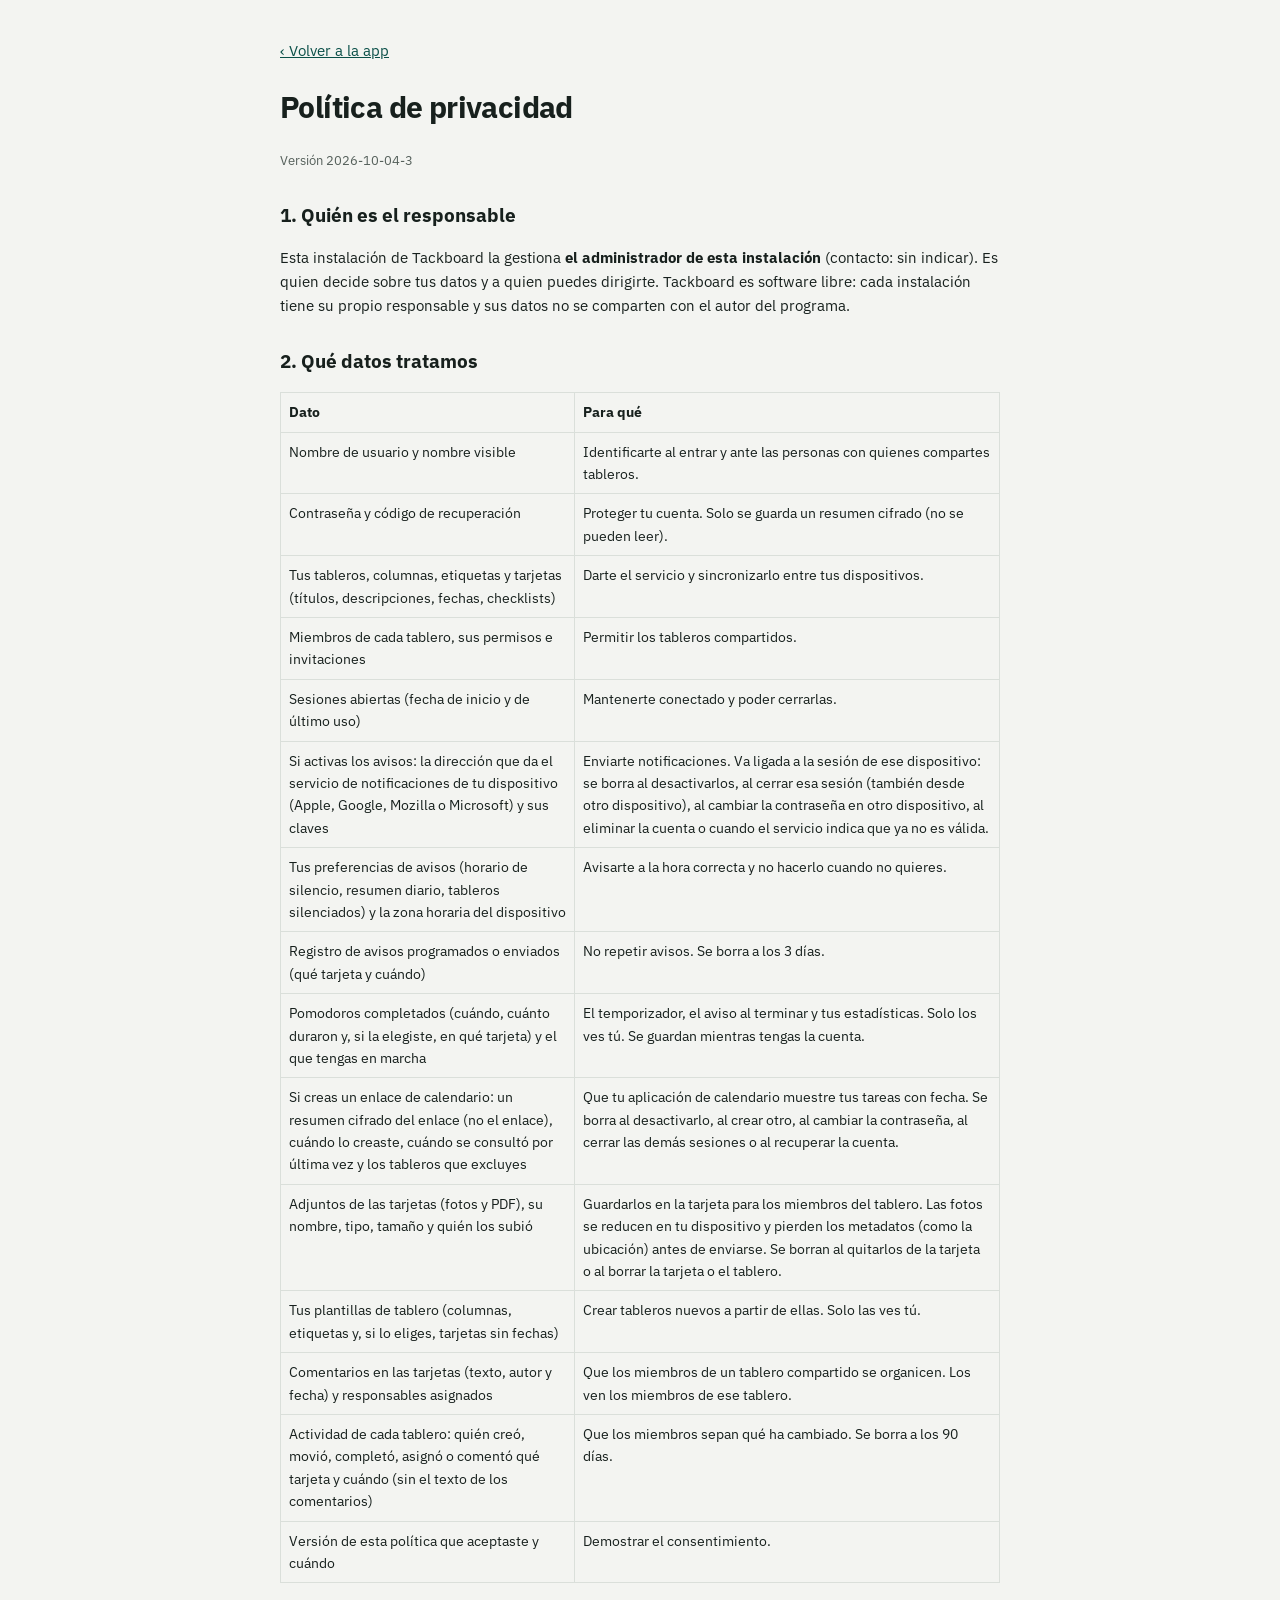
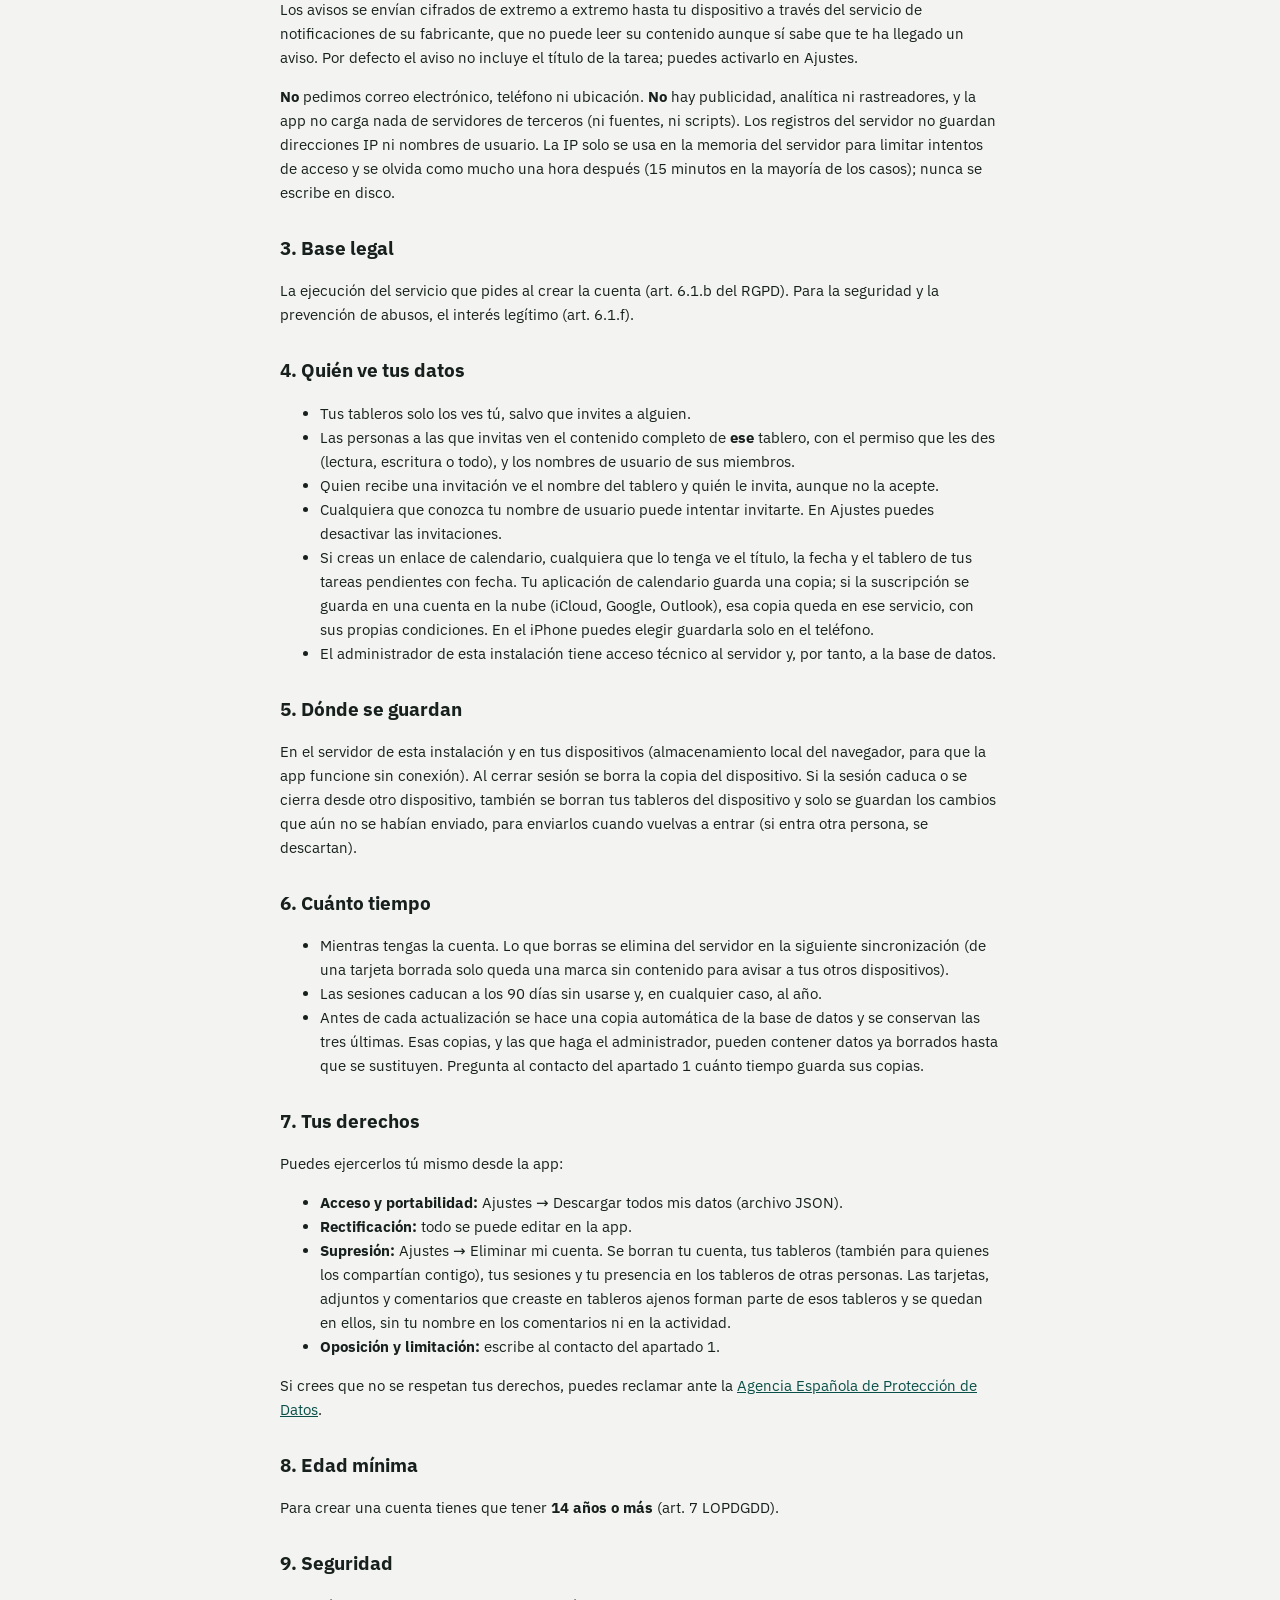
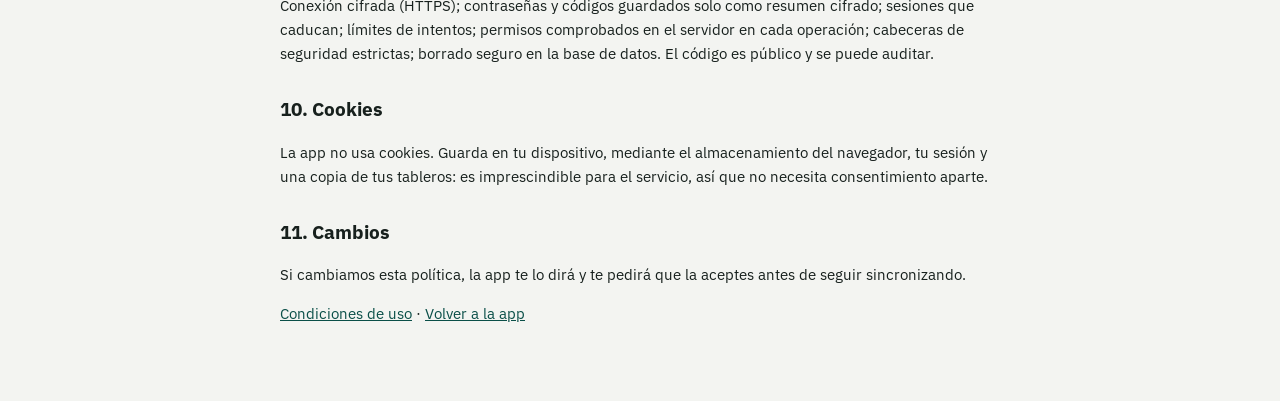
==== commit 0e0d7234: "v1.4.0: responsables, comentarios, actividad y alta rápida - Asignar tarjetas a miembros, con aviso." ====
--- a/app/privacy.html
+++ b/app/privacy.html
@@ -14,7 +14,7 @@
 <main class="legal">
   <p><a href="./">‹ Volver a la app</a></p>
   <h1>Política de privacidad</h1>
-  <p class="muted small">Versión <span data-legal="policyVersion">2026-10-04-2</span></p>
+  <p class="muted small">Versión <span data-legal="policyVersion">2026-10-04-3</span></p>
 
   <h2>1. Quién es el responsable</h2>
   <p>Esta instalación de Tackboard la gestiona <b data-legal="operator">el administrador de esta instalación</b>
@@ -36,6 +36,8 @@
     <tr><td>Si creas un enlace de calendario: un resumen cifrado del enlace (no el enlace), cuándo lo creaste, cuándo se consultó por última vez y los tableros que excluyes</td><td>Que tu aplicación de calendario muestre tus tareas con fecha. Se borra al desactivarlo, al crear otro, al cambiar la contraseña, al cerrar las demás sesiones o al recuperar la cuenta.</td></tr>
     <tr><td>Adjuntos de las tarjetas (fotos y PDF), su nombre, tipo, tamaño y quién los subió</td><td>Guardarlos en la tarjeta para los miembros del tablero. Las fotos se reducen en tu dispositivo y pierden los metadatos (como la ubicación) antes de enviarse. Se borran al quitarlos de la tarjeta o al borrar la tarjeta o el tablero.</td></tr>
     <tr><td>Tus plantillas de tablero (columnas, etiquetas y, si lo eliges, tarjetas sin fechas)</td><td>Crear tableros nuevos a partir de ellas. Solo las ves tú.</td></tr>
+    <tr><td>Comentarios en las tarjetas (texto, autor y fecha) y responsables asignados</td><td>Que los miembros de un tablero compartido se organicen. Los ven los miembros de ese tablero.</td></tr>
+    <tr><td>Actividad de cada tablero: quién creó, movió, completó, asignó o comentó qué tarjeta y cuándo (sin el texto de los comentarios)</td><td>Que los miembros sepan qué ha cambiado. Se borra a los 90 días.</td></tr>
     <tr><td>Versión de esta política que aceptaste y cuándo</td><td>Demostrar el consentimiento.</td></tr>
   </table>
   <p>Los avisos se envían cifrados de extremo a extremo hasta tu dispositivo a través del servicio de notificaciones de su
@@ -85,7 +87,7 @@
     <li><b>Acceso y portabilidad:</b> Ajustes → Descargar todos mis datos (archivo JSON).</li>
     <li><b>Rectificación:</b> todo se puede editar en la app.</li>
     <li><b>Supresión:</b> Ajustes → Eliminar mi cuenta. Se borran tu cuenta, tus tableros (también para quienes los compartían contigo),
-      tus sesiones y tu presencia en los tableros de otras personas. Las tarjetas y adjuntos que creaste en tableros ajenos forman parte de esos tableros y se quedan en ellos.</li>
+      tus sesiones y tu presencia en los tableros de otras personas. Las tarjetas, adjuntos y comentarios que creaste en tableros ajenos forman parte de esos tableros y se quedan en ellos, sin tu nombre en los comentarios ni en la actividad.</li>
     <li><b>Oposición y limitación:</b> escribe al contacto del apartado 1.</li>
   </ul>
   <p>Si crees que no se respetan tus derechos, puedes reclamar ante la
--- a/app/css/app.css
+++ b/app/css/app.css
@@ -654,3 +654,30 @@
 .viewer-name { min-width: 0; overflow: hidden; text-overflow: ellipsis; white-space: nowrap; font-size: 14px; }
 .viewer-img { flex: 1; min-height: 0; display: flex; align-items: center; justify-content: center; padding: 8px 8px calc(8px + env(safe-area-inset-bottom)); }
 .viewer-img img { max-width: 100%; max-height: 100%; object-fit: contain; border-radius: 6px; }
+
+/* Colaboración: responsables, comentarios y actividad */
+.mini-av { width: 20px; height: 20px; border-radius: 50%; background: var(--c, var(--faint)); color: #fff; font-size: 11px; font-weight: 700;
+  display: inline-flex; align-items: center; justify-content: center; flex: none; line-height: 1; }
+.mini-av.lg { width: 30px; height: 30px; font-size: 13px; }
+.mini-av.more { background: var(--surface-2); color: var(--muted); }
+.avs { display: inline-flex; margin-left: auto; }
+.avs .mini-av { box-shadow: 0 0 0 2px var(--surface); }
+.avs .mini-av + .mini-av { margin-left: -5px; }
+.chip.person { padding-left: 4px; }
+.comments-head { margin-top: 18px; }
+.comments { display: flex; flex-direction: column; gap: 12px; margin: 8px 0 12px; }
+.comment { display: flex; gap: 10px; align-items: flex-start; }
+.comment .grow { flex: 1; min-width: 0; }
+.comment-meta { display: flex; align-items: center; gap: 8px; }
+.comment-meta .sm-btn { width: 28px; height: 28px; margin-left: auto; }
+.comment-text { white-space: pre-wrap; overflow-wrap: anywhere; margin-top: 2px; }
+.comment-form { display: flex; gap: 8px; align-items: flex-end; margin-bottom: 16px; }
+.comment-form .textarea { min-height: 46px; flex: 1; }
+.activity { display: flex; flex-direction: column; gap: 14px; margin: 10px 0 16px; }
+.act-row { display: flex; gap: 10px; align-items: flex-start; overflow-wrap: anywhere; }
+.act-row .grow { flex: 1; min-width: 0; }
+button.link { border: 0; background: none; padding: 0; color: var(--accent-text); font: inherit; text-decoration: underline; cursor: pointer; text-align: left; }
+.qa-preview { margin-top: 6px; min-height: 0; }
+.qa-preview:empty { display: none; }
+.small-chip { font-size: 12px; padding: 3px 8px; }
+.summary-chips button.chip[aria-pressed="true"] { background: var(--dark); color: var(--dark-ink); border-color: var(--dark); }
